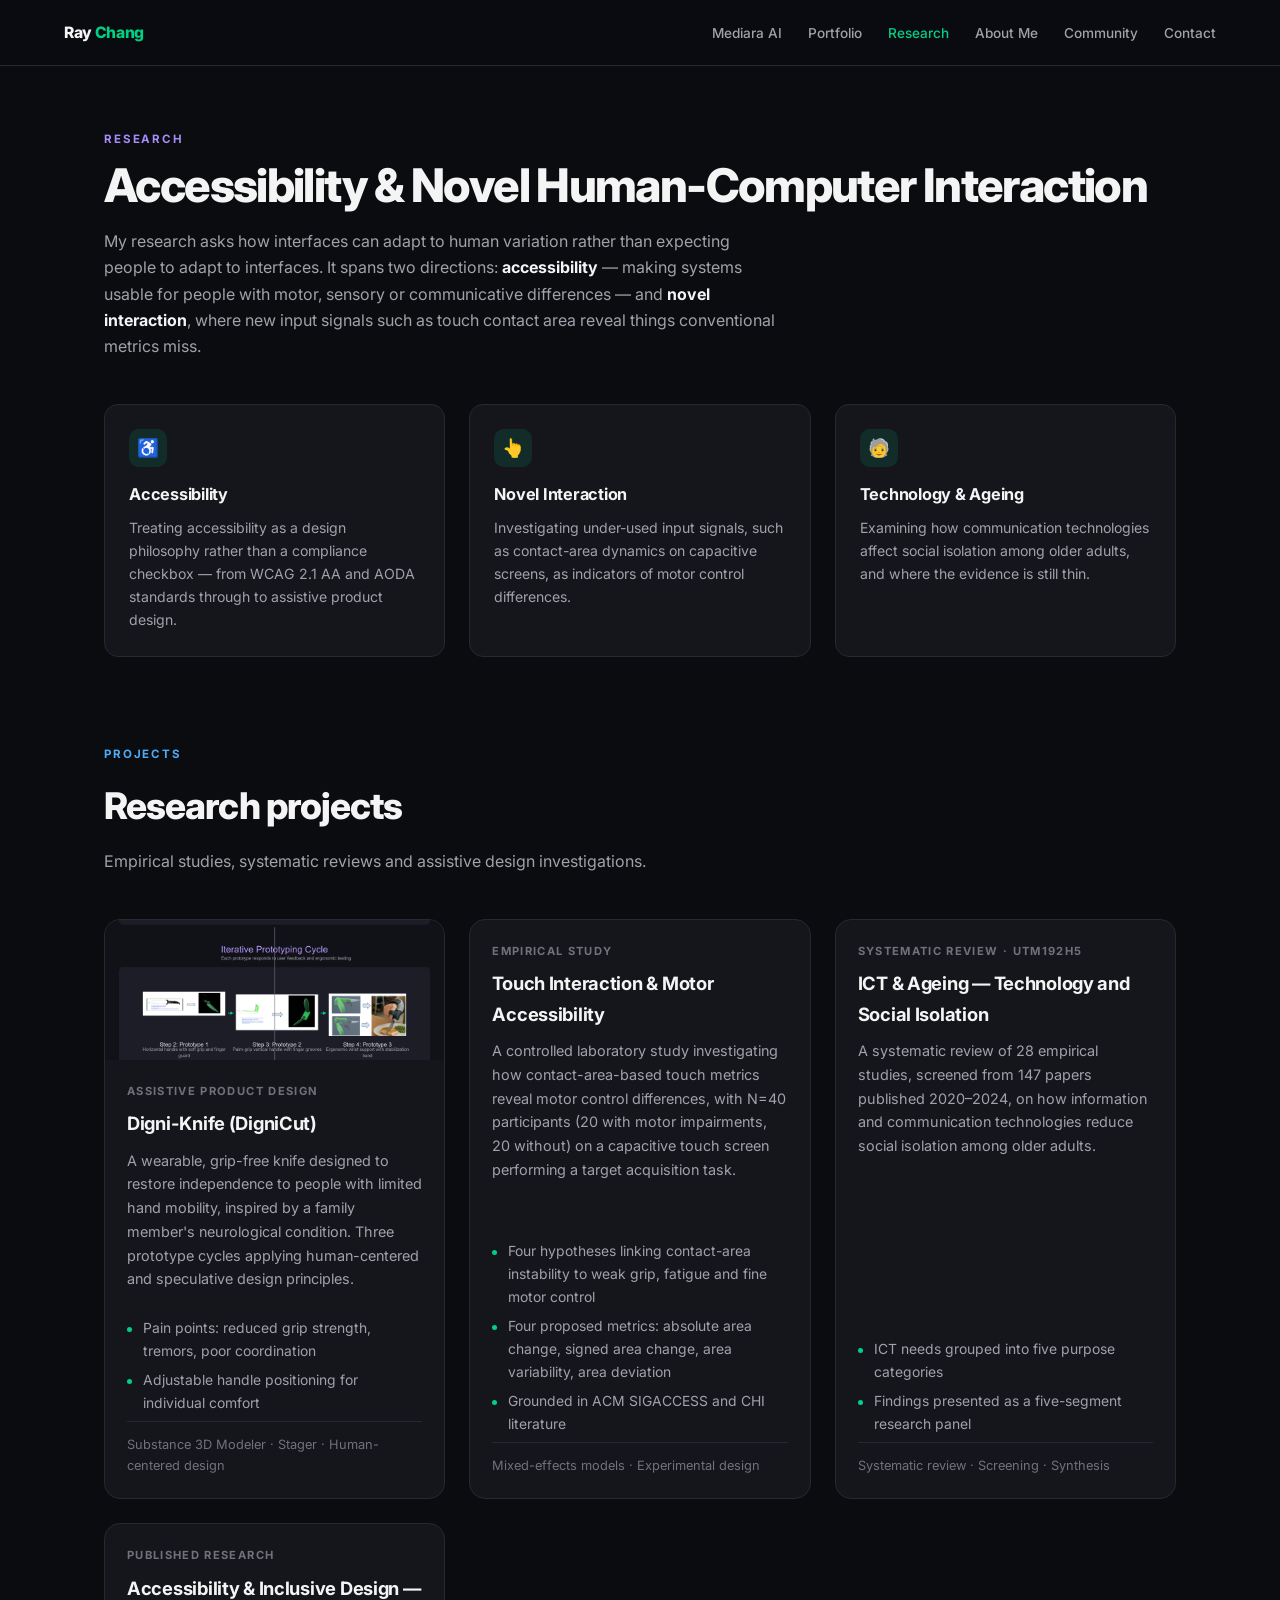
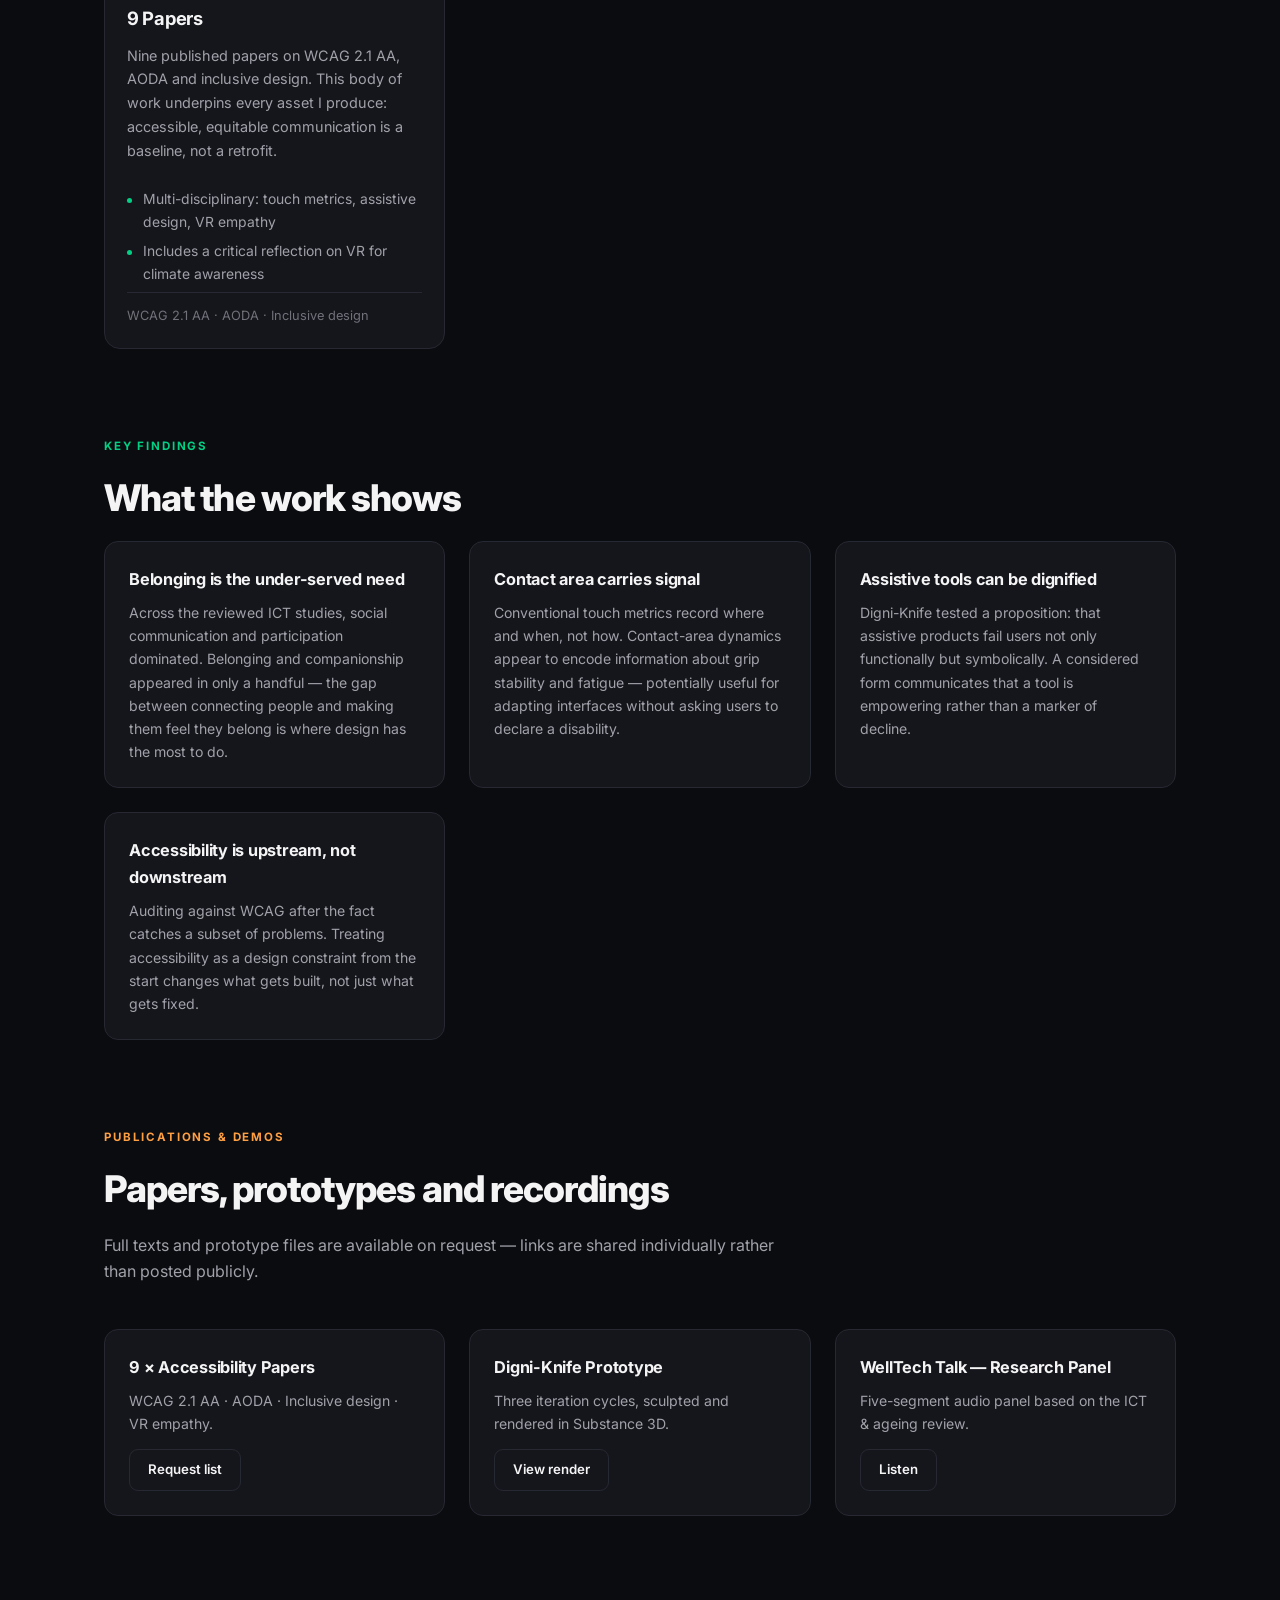
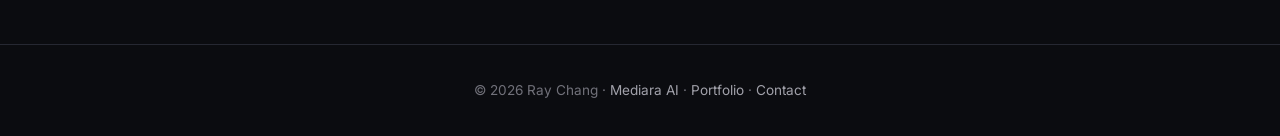
==== research.html @ 28b03341 "Deploy portfolio site" ====
<!DOCTYPE html>
<html lang="en">
<head>
  <meta charset="UTF-8">
  <meta name="viewport" content="width=device-width, initial-scale=1.0">
  <title>Research — Accessibility &amp; Novel Human-Computer Interaction | Ray Chang</title>
  <meta name="description" content="Ray Chang's research in accessibility, inclusive design and novel human-computer interaction: touch metrics, assistive product design, ICT and ageing.">
  <link rel="preconnect" href="https://fonts.googleapis.com">
  <link rel="preconnect" href="https://fonts.gstatic.com" crossorigin>
  <link href="https://fonts.googleapis.com/css2?family=Inter:wght@300;400;500;600;700;800&display=swap" rel="stylesheet">
  <link rel="stylesheet" href="styles.css">
</head>
<body>

<nav>
  <div class="nav-brand">Ray <span>Chang</span></div>
  <ul class="nav-links">
    <li><a href="index.html">Mediara AI</a></li>
    <li><a href="portfolio.html">Portfolio</a></li>
    <li><a href="research.html" class="active">Research</a></li>
    <li><a href="about.html">About Me</a></li>
    <li><a href="community.html">Community</a></li>
    <li><a href="contact.html">Contact</a></li>
  </ul>
</nav>

<main>
<!-- ============ OVERVIEW ============ -->
<section style="padding-top:64px;">
  <div class="section-label purple">Research</div>
  <h1 style="font-size:clamp(1.9rem,4.5vw,2.9rem); margin-bottom:18px;">Accessibility &amp; Novel Human-Computer Interaction</h1>
  <p class="lead">
    My research asks how interfaces can adapt to human variation rather than expecting people to adapt
    to interfaces. It spans two directions: <strong style="color:var(--text);">accessibility</strong> —
    making systems usable for people with motor, sensory or communicative differences — and
    <strong style="color:var(--text);">novel interaction</strong>, where new input signals such as touch
    contact area reveal things conventional metrics miss.
  </p>

  <div class="grid grid-3">
    <div class="tile">
      <div class="ico">♿</div>
      <h3>Accessibility</h3>
      <p>Treating accessibility as a design philosophy rather than a compliance checkbox — from WCAG 2.1 AA and AODA standards through to assistive product design.</p>
    </div>
    <div class="tile">
      <div class="ico">👆</div>
      <h3>Novel Interaction</h3>
      <p>Investigating under-used input signals, such as contact-area dynamics on capacitive screens, as indicators of motor control differences.</p>
    </div>
    <div class="tile">
      <div class="ico">🧓</div>
      <h3>Technology &amp; Ageing</h3>
      <p>Examining how communication technologies affect social isolation among older adults, and where the evidence is still thin.</p>
    </div>
  </div>
</section>

<!-- ============ PROJECTS ============ -->
<section>
  <div class="section-label blue">Projects</div>
  <h2>Research projects</h2>
  <p class="lead">Empirical studies, systematic reviews and assistive design investigations.</p>

  <div class="grid grid-2">
    <div class="card">
      <img src="DigniKnife_Design_Process.png" alt="Digni-Knife design process iterations" class="card-img short">
      <div class="card-body">
        <div class="card-label">Assistive Product Design</div>
        <h3>Digni-Knife (DigniCut)</h3>
        <p>
          A wearable, grip-free knife designed to restore independence to people with limited hand mobility,
          inspired by a family member's neurological condition. Three prototype cycles applying human-centered
          and speculative design principles.
        </p>
        <ul class="bullets">
          <li>Pain points: reduced grip strength, tremors, poor coordination</li>
          <li>Adjustable handle positioning for individual comfort</li>
        </ul>
        <div class="card-tools">Substance 3D Modeler · Stager · Human-centered design</div>
      </div>
    </div>

    <div class="card">
      <div class="card-body">
        <div class="card-label">Empirical Study</div>
        <h3>Touch Interaction &amp; Motor Accessibility</h3>
        <p>
          A controlled laboratory study investigating how contact-area-based touch metrics reveal motor control
          differences, with N=40 participants (20 with motor impairments, 20 without) on a capacitive touch
          screen performing a target acquisition task.
        </p>
        <ul class="bullets">
          <li>Four hypotheses linking contact-area instability to weak grip, fatigue and fine motor control</li>
          <li>Four proposed metrics: absolute area change, signed area change, area variability, area deviation</li>
          <li>Grounded in ACM SIGACCESS and CHI literature</li>
        </ul>
        <div class="card-tools">Mixed-effects models · Experimental design</div>
      </div>
    </div>

    <div class="card">
      <div class="card-body">
        <div class="card-label">Systematic Review · UTM192H5</div>
        <h3>ICT &amp; Ageing — Technology and Social Isolation</h3>
        <p>
          A systematic review of 28 empirical studies, screened from 147 papers published 2020–2024, on how
          information and communication technologies reduce social isolation among older adults.
        </p>
        <ul class="bullets">
          <li>ICT needs grouped into five purpose categories</li>
          <li>Findings presented as a five-segment research panel</li>
        </ul>
        <div class="card-tools">Systematic review · Screening · Synthesis</div>
      </div>
    </div>

    <div class="card">
      <div class="card-body">
        <div class="card-label">Published Research</div>
        <h3>Accessibility &amp; Inclusive Design — 9 Papers</h3>
        <p>
          Nine published papers on WCAG 2.1 AA, AODA and inclusive design. This body of work underpins
          every asset I produce: accessible, equitable communication is a baseline, not a retrofit.
        </p>
        <ul class="bullets">
          <li>Multi-disciplinary: touch metrics, assistive design, VR empathy</li>
          <li>Includes a critical reflection on VR for climate awareness</li>
        </ul>
        <div class="card-tools">WCAG 2.1 AA · AODA · Inclusive design</div>
      </div>
    </div>
  </div>
</section>

<!-- ============ KEY FINDINGS ============ -->
<section>
  <div class="section-label">Key Findings</div>
  <h2>What the work shows</h2>

  <div class="grid grid-2" style="margin-top:8px;">
    <div class="tile">
      <h3>Belonging is the under-served need</h3>
      <p>
        Across the reviewed ICT studies, social communication and participation dominated. Belonging and
        companionship appeared in only a handful — the gap between connecting people and making them feel
        they belong is where design has the most to do.
      </p>
    </div>
    <div class="tile">
      <h3>Contact area carries signal</h3>
      <p>
        Conventional touch metrics record where and when, not how. Contact-area dynamics appear to encode
        information about grip stability and fatigue — potentially useful for adapting interfaces without
        asking users to declare a disability.
      </p>
    </div>
    <div class="tile">
      <h3>Assistive tools can be dignified</h3>
      <p>
        Digni-Knife tested a proposition: that assistive products fail users not only functionally but
        symbolically. A considered form communicates that a tool is empowering rather than a marker of decline.
      </p>
    </div>
    <div class="tile">
      <h3>Accessibility is upstream, not downstream</h3>
      <p>
        Auditing against WCAG after the fact catches a subset of problems. Treating accessibility as a
        design constraint from the start changes what gets built, not just what gets fixed.
      </p>
    </div>
  </div>
</section>

<!-- ============ PUBLICATIONS / DEMOS ============ -->
<section>
  <div class="section-label orange">Publications &amp; Demos</div>
  <h2>Papers, prototypes and recordings</h2>
  <p class="lead">
    Full texts and prototype files are available on request — links are shared individually rather than
    posted publicly.
  </p>

  <div class="grid grid-3">
    <div class="tile">
      <h3>9 × Accessibility Papers</h3>
      <p style="margin-bottom:14px;">WCAG 2.1 AA · AODA · Inclusive design · VR empathy.</p>
      <a href="contact.html" class="btn btn-ghost btn-sm">Request list</a>
    </div>
    <div class="tile">
      <h3>Digni-Knife Prototype</h3>
      <p style="margin-bottom:14px;">Three iteration cycles, sculpted and rendered in Substance 3D.</p>
      <a href="portfolio.html" class="btn btn-ghost btn-sm">View render</a>
    </div>
    <div class="tile">
      <h3>WellTech Talk — Research Panel</h3>
      <p style="margin-bottom:14px;">Five-segment audio panel based on the ICT &amp; ageing review.</p>
      <a href="portfolio.html" class="btn btn-ghost btn-sm">Listen</a>
    </div>
  </div>
</section>
</main>

<footer>
  © 2026 Ray Chang · <a href="index.html">Mediara AI</a> · <a href="portfolio.html">Portfolio</a> · <a href="contact.html">Contact</a>
</footer>

</body>
</html>
---- styles.css ----
/* ============================================================
   Ray Chang — Personal Site (Mediara AI / Portfolio / Research)
   Shared stylesheet. Dark theme, no framework, no build step.
   ============================================================ */

:root {
  --bg: #0b0c10;
  --bg-card: #15161c;
  --bg-elev: #1b1d25;
  --border: #262832;
  --border-hi: #3a3d4a;
  --text: #f4f4f5;
  --muted: #a1a1aa;
  --dim: #71717a;
  --green: #00d084;
  --green-hi: #00e892;
  --blue: #4dabf7;
  --purple: #a78bfa;
  --orange: #ff9f43;
  --nav-h: 66px;
}

* { margin: 0; padding: 0; box-sizing: border-box; }

html { scroll-behavior: smooth; scroll-padding-top: calc(var(--nav-h) + 20px); }

body {
  font-family: 'Inter', -apple-system, BlinkMacSystemFont, 'Segoe UI', sans-serif;
  background: var(--bg);
  color: var(--text);
  line-height: 1.65;
  overflow-x: hidden;
  -webkit-font-smoothing: antialiased;
}

a { text-decoration: none; color: inherit; }
img { max-width: 100%; display: block; }
ul { list-style: none; }

/* ---------------- Nav ---------------- */
nav {
  position: fixed; top: 0; left: 0; right: 0; z-index: 100;
  height: var(--nav-h);
  display: flex; align-items: center; justify-content: space-between;
  padding: 0 5%;
  background: rgba(11, 12, 16, 0.88);
  backdrop-filter: blur(14px);
  border-bottom: 1px solid var(--border);
}
.nav-brand { font-weight: 800; font-size: 0.98rem; letter-spacing: -0.02em; }
.nav-brand span { color: var(--green); }
.nav-links { display: flex; gap: 26px; align-items: center; }
.nav-links a {
  font-size: 0.85rem; color: var(--muted); font-weight: 500;
  transition: color 0.2s; white-space: nowrap;
}
.nav-links a:hover { color: var(--green); }
.nav-links a.active { color: var(--green); }

/* ---------------- Layout ---------------- */
main { padding-top: var(--nav-h); }
section { padding: 88px 5%; max-width: 1200px; margin: 0 auto; }
section + section { padding-top: 0; }
.section-label {
  font-size: 0.72rem; letter-spacing: 0.16em; text-transform: uppercase;
  color: var(--green); font-weight: 700; margin-bottom: 12px;
}
.section-label.blue { color: var(--blue); }
.section-label.purple { color: var(--purple); }
.section-label.orange { color: var(--orange); }
h1 { font-size: clamp(2.2rem, 6vw, 3.6rem); font-weight: 800; letter-spacing: -0.035em; line-height: 1.05; }
h2 { font-size: clamp(1.6rem, 3.4vw, 2.3rem); font-weight: 800; letter-spacing: -0.025em; margin-bottom: 12px; }
h3 { font-size: 1.15rem; font-weight: 700; letter-spacing: -0.015em; }
.lead { color: var(--muted); max-width: 680px; margin-bottom: 44px; font-size: 1rem; }

/* ---------------- Hero ---------------- */
.hero {
  min-height: calc(100vh - var(--nav-h));
  display: flex; flex-direction: column; justify-content: center;
  padding: 60px 5%; max-width: 1200px; margin: 0 auto;
}
.hero h1 { margin-bottom: 14px; }
.hero .tagline {
  font-size: clamp(1.05rem, 2.3vw, 1.35rem); color: var(--green);
  font-weight: 600; margin-bottom: 18px; letter-spacing: -0.01em;
}
.hero .desc { color: var(--muted); max-width: 660px; margin-bottom: 28px; font-size: 1.02rem; }
.hero-cta { display: flex; gap: 14px; flex-wrap: wrap; margin-bottom: 30px; }

/* ---------------- Buttons ---------------- */
.btn {
  display: inline-flex; align-items: center; gap: 8px;
  padding: 12px 26px; border-radius: 9px;
  font-size: 0.9rem; font-weight: 600;
  border: 1px solid var(--border); transition: all 0.2s;
  cursor: pointer;
}
.btn-primary { background: var(--green); color: #06281c; border-color: var(--green); }
.btn-primary:hover { background: var(--green-hi); transform: translateY(-2px); }
.btn-ghost { color: var(--text); background: transparent; }
.btn-ghost:hover { border-color: var(--green); color: var(--green); }
.btn-sm { padding: 9px 18px; font-size: 0.83rem; }

/* ---------------- Badges ---------------- */
.badge {
  display: inline-flex; align-items: center; gap: 7px;
  padding: 5px 14px; border-radius: 999px;
  font-size: 0.72rem; font-weight: 700; letter-spacing: 0.06em; text-transform: uppercase;
}
.badge .dot { width: 6px; height: 6px; border-radius: 50%; background: currentColor; }
.badge-testing {
  background: rgba(255, 159, 67, 0.12); color: var(--orange);
  border: 1px solid rgba(255, 159, 67, 0.32);
}
.badge-live {
  background: rgba(0, 208, 132, 0.12); color: var(--green);
  border: 1px solid rgba(0, 208, 132, 0.32);
}

/* ---------------- Demo / media frame ---------------- */
.demo-frame {
  border: 1px solid var(--border); border-radius: 16px;
  background: var(--bg-card); overflow: hidden; margin: 34px 0 0;
}
.demo-frame .bar {
  display: flex; align-items: center; gap: 7px;
  padding: 11px 16px; border-bottom: 1px solid var(--border); background: var(--bg-elev);
}
.demo-frame .bar i { width: 10px; height: 10px; border-radius: 50%; background: var(--border-hi); display: block; }
.demo-frame .bar span { margin-left: 10px; font-size: 0.76rem; color: var(--dim); }
.demo-frame .stage {
  padding: 46px 24px; text-align: center; color: var(--dim); font-size: 0.9rem;
  background:
    radial-gradient(circle at 22% 18%, rgba(0,208,132,0.10), transparent 42%),
    radial-gradient(circle at 78% 76%, rgba(77,171,247,0.10), transparent 42%);
  min-height: 260px; display: flex; flex-direction: column;
  align-items: center; justify-content: center; gap: 12px;
}
.demo-frame .stage .ph-icon { font-size: 2rem; opacity: 0.5; }
.video-embed { width: 100%; aspect-ratio: 16 / 9; border: 0; display: block; }

/* ---------------- Cards / grids ---------------- */
.grid { display: grid; gap: 24px; }
.grid-2 { grid-template-columns: repeat(auto-fit, minmax(300px, 1fr)); }
.grid-3 { grid-template-columns: repeat(auto-fill, minmax(310px, 1fr)); }
.grid-4 { grid-template-columns: repeat(auto-fit, minmax(230px, 1fr)); }

.card {
  background: var(--bg-card); border: 1px solid var(--border);
  border-radius: 16px; overflow: hidden;
  display: flex; flex-direction: column;
  transition: transform 0.25s, border-color 0.25s;
}
.card:hover { transform: translateY(-4px); border-color: var(--border-hi); }
.card-img { width: 100%; height: 190px; object-fit: cover; background: var(--bg-elev); }
.card-img.short { height: 140px; }
.card-body { padding: 22px; display: flex; flex-direction: column; flex: 1; }
.card-label {
  font-size: 0.7rem; letter-spacing: 0.12em; text-transform: uppercase;
  color: var(--dim); font-weight: 700; margin-bottom: 8px;
}
.card h3 { margin-bottom: 10px; }
.card p { font-size: 0.9rem; color: var(--muted); margin-bottom: 14px; flex: 1; }
.card-tools {
  font-size: 0.8rem; color: var(--dim);
  border-top: 1px solid var(--border); padding-top: 12px; margin-top: auto;
}
ul.bullets { margin-top: 12px; }
ul.bullets li {
  font-size: 0.87rem; color: var(--muted); padding-left: 16px;
  position: relative; margin-bottom: 6px;
}
ul.bullets li::before {
  content: ''; position: absolute; left: 0; top: 10px;
  width: 5px; height: 5px; border-radius: 50%; background: var(--green);
}

/* capability tile */
.tile {
  background: var(--bg-card); border: 1px solid var(--border);
  border-radius: 14px; padding: 24px;
}
.tile .ico {
  width: 38px; height: 38px; border-radius: 10px; margin-bottom: 14px;
  display: flex; align-items: center; justify-content: center;
  font-size: 1.1rem; background: rgba(0, 208, 132, 0.12); color: var(--green);
}
.tile h3 { font-size: 1.02rem; margin-bottom: 8px; }
.tile p { font-size: 0.88rem; color: var(--muted); }

.engine-note {
  margin-top: 22px; font-size: 0.83rem; color: var(--dim);
  border-left: 2px solid var(--border); padding-left: 14px;
}
.engine-note code {
  font-family: ui-monospace, 'SFMono-Regular', Menlo, monospace;
  color: var(--green); font-size: 0.85em;
}

/* ---------------- Timeline ---------------- */
.timeline { position: relative; padding-left: 30px; }
.timeline::before {
  content: ''; position: absolute; left: 7px; top: 6px; bottom: 6px;
  width: 2px; background: var(--border);
}
.tl-item { position: relative; padding-bottom: 30px; }
.tl-item:last-child { padding-bottom: 0; }
.tl-item::before {
  content: ''; position: absolute; left: -30px; top: 6px;
  width: 16px; height: 16px; border-radius: 50%;
  background: var(--bg); border: 2px solid var(--green);
}
.tl-date {
  font-size: 0.74rem; letter-spacing: 0.08em; text-transform: uppercase;
  color: var(--green); font-weight: 700; margin-bottom: 5px;
}
.tl-item h3 { font-size: 1rem; margin-bottom: 5px; }
.tl-item p { font-size: 0.89rem; color: var(--muted); }

/* ---------------- Sub-groups (Portfolio) ---------------- */
.sub-group { margin-bottom: 58px; }
.sub-group:last-child { margin-bottom: 0; }
.sub-title {
  display: flex; align-items: center; gap: 12px;
  font-size: 0.78rem; font-weight: 700; letter-spacing: 0.14em;
  text-transform: uppercase; margin-bottom: 6px;
}
.sub-title .bar { width: 26px; height: 2px; border-radius: 2px; background: var(--orange); }
.sub-title .bar.v { background: var(--purple); }
.sub-title .bar.w { background: var(--blue); }
.sub-desc { color: var(--dim); font-size: 0.88rem; margin-bottom: 22px; }

.callout {
  background: var(--bg-elev); border: 1px solid var(--border);
  border-left: 3px solid var(--green);
  border-radius: 10px; padding: 18px 22px; margin-bottom: 44px;
  font-size: 0.92rem; color: var(--muted);
}
.callout strong { color: var(--text); }

/* ---------------- FAQ ---------------- */
.faq { display: grid; gap: 14px; }
.faq-item {
  background: var(--bg-card); border: 1px solid var(--border);
  border-radius: 12px; padding: 20px 22px;
}
.faq-item h3 { font-size: 0.98rem; margin-bottom: 8px; color: var(--text); }
.faq-item p { font-size: 0.9rem; color: var(--muted); margin: 0; }

/* ---------------- Skills / stack ---------------- */
.stack { display: flex; gap: 8px; flex-wrap: wrap; }
.tag {
  background: var(--bg-elev); border: 1px solid var(--border);
  padding: 6px 13px; border-radius: 7px; font-size: 0.79rem; color: var(--muted);
}
.skill-block { margin-bottom: 26px; }
.skill-block h3 {
  font-size: 0.76rem; text-transform: uppercase; letter-spacing: 0.12em;
  color: var(--green); margin-bottom: 12px; font-weight: 700;
}

/* ---------------- About / contact ---------------- */
.split { display: grid; grid-template-columns: 1.35fr 1fr; gap: 46px; }
.prose p { color: var(--muted); margin-bottom: 16px; }
.prose p strong { color: var(--text); font-weight: 600; }
.contact-list li { margin-bottom: 18px; }
.contact-list .k {
  font-size: 0.7rem; text-transform: uppercase; letter-spacing: 0.1em;
  color: var(--dim); font-weight: 700; display: block; margin-bottom: 4px;
}
.contact-list a { color: var(--green); font-size: 0.95rem; }
.contact-list a:hover { text-decoration: underline; }

/* ---------------- Footer ---------------- */
footer {
  border-top: 1px solid var(--border); margin-top: 40px;
  padding: 34px 5%; text-align: center; color: var(--dim); font-size: 0.85rem;
}
footer a { color: var(--muted); }
footer a:hover { color: var(--green); }

/* ---------------- Responsive ---------------- */
@media (max-width: 900px) {
  .split { grid-template-columns: 1fr; gap: 34px; }
  section { padding: 64px 5%; }
}
@media (max-width: 760px) {
  .nav-links { gap: 15px; }
  .nav-links a { font-size: 0.76rem; }
  .nav-brand { font-size: 0.9rem; }
  .hero { min-height: auto; padding: 48px 5%; }
}
@media (max-width: 560px) {
  nav { padding: 0 4%; }
  .nav-links { gap: 11px; }
  .nav-links a { font-size: 0.7rem; }
}
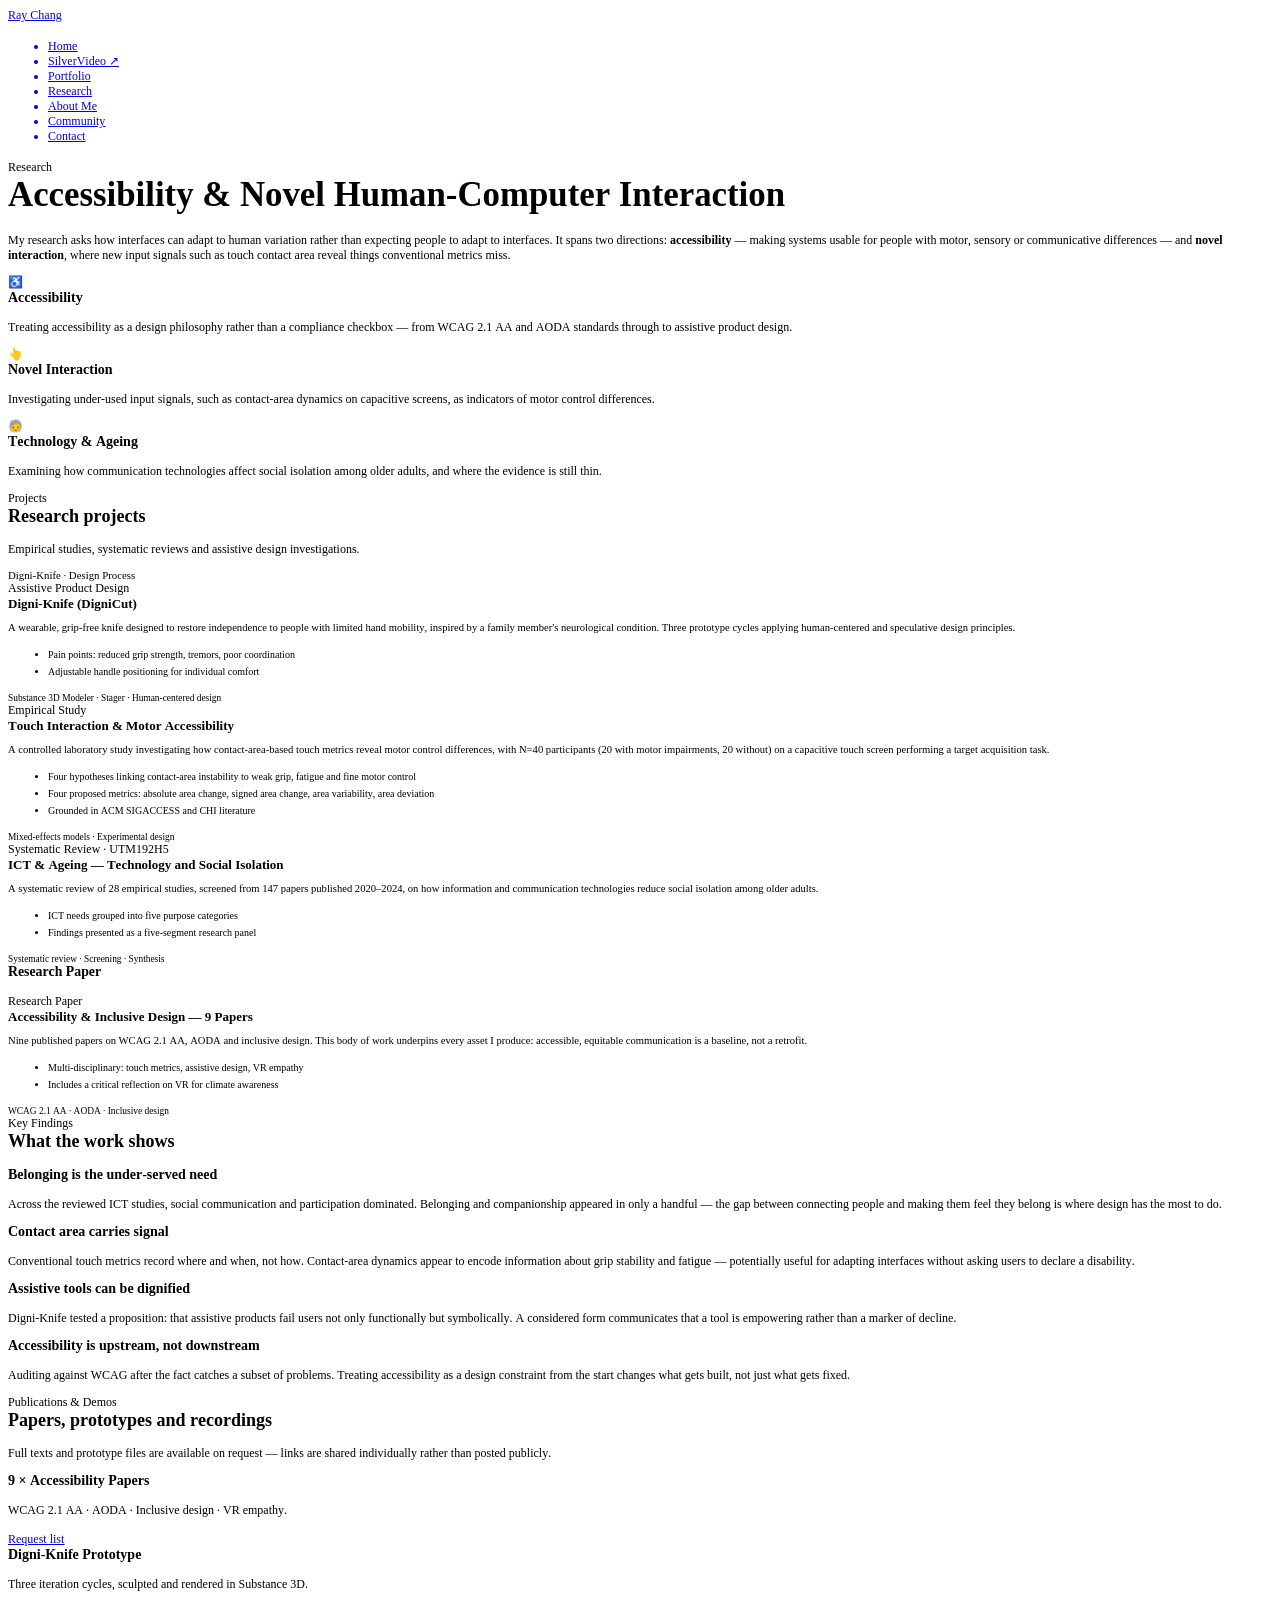
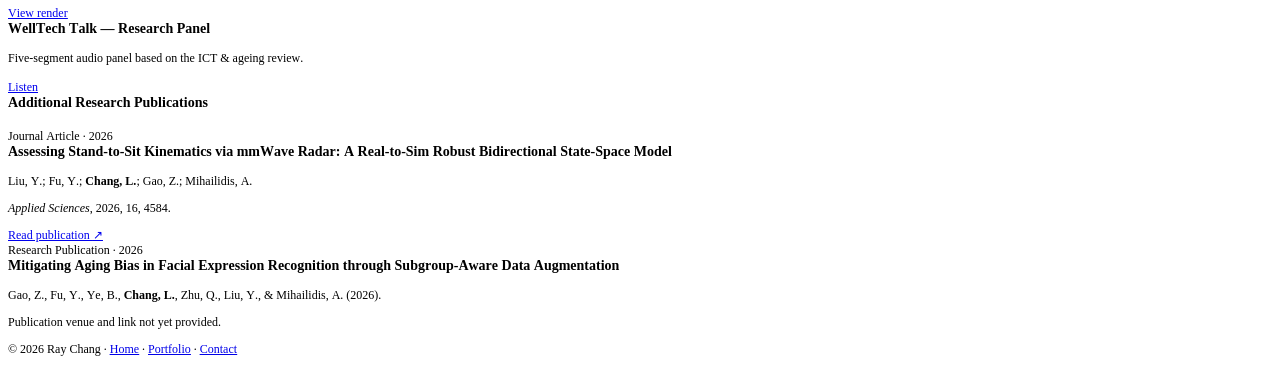
==== commit 739cae3f: "research.html" ====
--- a/research.html
+++ b/research.html
@@ -1,209 +1,125 @@
-<!DOCTYPE html>
-<html lang="en">
+<!DOCTYPE html PUBLIC "-//W3C//DTD HTML 4.01//EN" "http://www.w3.org/TR/html4/strict.dtd">
+<html>
 <head>
-  <meta charset="UTF-8">
-  <meta name="viewport" content="width=device-width, initial-scale=1.0">
-  <title>Research — Accessibility &amp; Novel Human-Computer Interaction | Ray Chang</title>
-  <meta name="description" content="Ray Chang's research in accessibility, inclusive design and novel human-computer interaction: touch metrics, assistive product design, ICT and ageing.">
-  <link rel="preconnect" href="https://fonts.googleapis.com">
-  <link rel="preconnect" href="https://fonts.gstatic.com" crossorigin>
-  <link href="https://fonts.googleapis.com/css2?family=Inter:wght@300;400;500;600;700;800&display=swap" rel="stylesheet">
-  <link rel="stylesheet" href="styles.css">
+  <meta http-equiv="Content-Type" content="text/html; charset=utf-8">
+  <meta http-equiv="Content-Style-Type" content="text/css">
+  <title></title>
+  <meta name="Description" content="Ray Chang's research in accessibility, inclusive design and novel human-computer interaction: touch metrics, assistive product design, ICT and ageing.">
+  <meta name="Generator" content="Cocoa HTML Writer">
+  <meta name="CocoaVersion" content="2775.1">
+  <style type="text/css">
+    p.p1 {margin: 0.0px 0.0px 0.0px 0.0px; text-indent: 0.0px; font: 12.0px Times; color: #0000e9; -webkit-text-stroke: #0000e9}
+    p.p2 {margin: 0.0px 0.0px 0.0px 0.0px; font: 12.0px Times; color: #0000e9; -webkit-text-stroke: #0000e9}
+    p.p3 {margin: 0.0px 0.0px 0.0px 0.0px; font: 12.0px Times; -webkit-text-stroke: #000000}
+    p.p5 {margin: 0.0px 0.0px 12.0px 0.0px; font: 12.0px Times; -webkit-text-stroke: #000000}
+    p.p6 {margin: 0.0px 0.0px 0.0px 0.0px; font: 12.0px 'Apple Color Emoji'; -webkit-text-stroke: #000000}
+    p.p9 {margin: 0.0px 0.0px 0.0px 0.0px; font: 10.8px Times; -webkit-text-stroke: #000000}
+    p.p11 {margin: 0.0px 0.0px 12.0px 0.0px; font: 10.6px Times; -webkit-text-stroke: #000000}
+    p.p13 {margin: 0.0px 0.0px 0.0px 0.0px; font: 9.4px Times; -webkit-text-stroke: #000000}
+    p.p15 {margin: 0.0px 0.0px 14.0px 0.0px; font: 12.0px Times; -webkit-text-stroke: #000000}
+    li.li2 {margin: 0.0px 0.0px 0.0px 0.0px; font: 12.0px Times; color: #0000e9; -webkit-text-stroke: #0000e9}
+    li.li12 {margin: 0.0px 0.0px 6.0px 0.0px; font: 10.0px Times; -webkit-text-stroke: #000000}
+    span.s1 {text-decoration: underline ; font-kerning: none}
+    span.s2 {-webkit-text-stroke: 0px #000000}
+    span.s3 {font: 12.0px 'Songti SC'; text-decoration: underline ; font-kerning: none}
+    span.s4 {font-kerning: none}
+    span.s5 {text-decoration: underline ; font-kerning: none; color: #0000e9; -webkit-text-stroke: 0px #0000e9}
+    ul.ul1 {list-style-type: disc}
+  </style>
 </head>
 <body>
-
-<nav>
-  <div class="nav-brand">Ray <span>Chang</span></div>
-  <ul class="nav-links">
-    <li><a href="index.html">Mediara AI</a></li>
-    <li><a href="portfolio.html">Portfolio</a></li>
-    <li><a href="research.html" class="active">Research</a></li>
-    <li><a href="about.html">About Me</a></li>
-    <li><a href="community.html">Community</a></li>
-    <li><a href="contact.html">Contact</a></li>
-  </ul>
-</nav>
-
-<main>
-<!-- ============ OVERVIEW ============ -->
-<section style="padding-top:64px;">
-  <div class="section-label purple">Research</div>
-  <h1 style="font-size:clamp(1.9rem,4.5vw,2.9rem); margin-bottom:18px;">Accessibility &amp; Novel Human-Computer Interaction</h1>
-  <p class="lead">
-    My research asks how interfaces can adapt to human variation rather than expecting people to adapt
-    to interfaces. It spans two directions: <strong style="color:var(--text);">accessibility</strong> —
-    making systems usable for people with motor, sensory or communicative differences — and
-    <strong style="color:var(--text);">novel interaction</strong>, where new input signals such as touch
-    contact area reveal things conventional metrics miss.
-  </p>
-
-  <div class="grid grid-3">
-    <div class="tile">
-      <div class="ico">♿</div>
-      <h3>Accessibility</h3>
-      <p>Treating accessibility as a design philosophy rather than a compliance checkbox — from WCAG 2.1 AA and AODA standards through to assistive product design.</p>
-    </div>
-    <div class="tile">
-      <div class="ico">👆</div>
-      <h3>Novel Interaction</h3>
-      <p>Investigating under-used input signals, such as contact-area dynamics on capacitive screens, as indicators of motor control differences.</p>
-    </div>
-    <div class="tile">
-      <div class="ico">🧓</div>
-      <h3>Technology &amp; Ageing</h3>
-      <p>Examining how communication technologies affect social isolation among older adults, and where the evidence is still thin.</p>
-    </div>
-  </div>
-</section>
-
-<!-- ============ PROJECTS ============ -->
-<section>
-  <div class="section-label blue">Projects</div>
-  <h2>Research projects</h2>
-  <p class="lead">Empirical studies, systematic reviews and assistive design investigations.</p>
-
-  <div class="grid grid-2">
-    <div class="card">
-      <img src="DigniKnife_Design_Process.png" alt="Digni-Knife design process iterations" class="card-img short">
-      <div class="card-body">
-        <div class="card-label">Assistive Product Design</div>
-        <h3>Digni-Knife (DigniCut)</h3>
-        <p>
-          A wearable, grip-free knife designed to restore independence to people with limited hand mobility,
-          inspired by a family member's neurological condition. Three prototype cycles applying human-centered
-          and speculative design principles.
-        </p>
-        <ul class="bullets">
-          <li>Pain points: reduced grip strength, tremors, poor coordination</li>
-          <li>Adjustable handle positioning for individual comfort</li>
-        </ul>
-        <div class="card-tools">Substance 3D Modeler · Stager · Human-centered design</div>
-      </div>
-    </div>
-
-    <div class="card">
-      <div class="card-body">
-        <div class="card-label">Empirical Study</div>
-        <h3>Touch Interaction &amp; Motor Accessibility</h3>
-        <p>
-          A controlled laboratory study investigating how contact-area-based touch metrics reveal motor control
-          differences, with N=40 participants (20 with motor impairments, 20 without) on a capacitive touch
-          screen performing a target acquisition task.
-        </p>
-        <ul class="bullets">
-          <li>Four hypotheses linking contact-area instability to weak grip, fatigue and fine motor control</li>
-          <li>Four proposed metrics: absolute area change, signed area change, area variability, area deviation</li>
-          <li>Grounded in ACM SIGACCESS and CHI literature</li>
-        </ul>
-        <div class="card-tools">Mixed-effects models · Experimental design</div>
-      </div>
-    </div>
-
-    <div class="card">
-      <div class="card-body">
-        <div class="card-label">Systematic Review · UTM192H5</div>
-        <h3>ICT &amp; Ageing — Technology and Social Isolation</h3>
-        <p>
-          A systematic review of 28 empirical studies, screened from 147 papers published 2020–2024, on how
-          information and communication technologies reduce social isolation among older adults.
-        </p>
-        <ul class="bullets">
-          <li>ICT needs grouped into five purpose categories</li>
-          <li>Findings presented as a five-segment research panel</li>
-        </ul>
-        <div class="card-tools">Systematic review · Screening · Synthesis</div>
-      </div>
-    </div>
-
-    <div class="card">
-      <div class="card-body">
-        <div class="card-label">Published Research</div>
-        <h3>Accessibility &amp; Inclusive Design — 9 Papers</h3>
-        <p>
-          Nine published papers on WCAG 2.1 AA, AODA and inclusive design. This body of work underpins
-          every asset I produce: accessible, equitable communication is a baseline, not a retrofit.
-        </p>
-        <ul class="bullets">
-          <li>Multi-disciplinary: touch metrics, assistive design, VR empathy</li>
-          <li>Includes a critical reflection on VR for climate awareness</li>
-        </ul>
-        <div class="card-tools">WCAG 2.1 AA · AODA · Inclusive design</div>
-      </div>
-    </div>
-  </div>
-</section>
-
-<!-- ============ KEY FINDINGS ============ -->
-<section>
-  <div class="section-label">Key Findings</div>
-  <h2>What the work shows</h2>
-
-  <div class="grid grid-2" style="margin-top:8px;">
-    <div class="tile">
-      <h3>Belonging is the under-served need</h3>
-      <p>
-        Across the reviewed ICT studies, social communication and participation dominated. Belonging and
-        companionship appeared in only a handful — the gap between connecting people and making them feel
-        they belong is where design has the most to do.
-      </p>
-    </div>
-    <div class="tile">
-      <h3>Contact area carries signal</h3>
-      <p>
-        Conventional touch metrics record where and when, not how. Contact-area dynamics appear to encode
-        information about grip stability and fatigue — potentially useful for adapting interfaces without
-        asking users to declare a disability.
-      </p>
-    </div>
-    <div class="tile">
-      <h3>Assistive tools can be dignified</h3>
-      <p>
-        Digni-Knife tested a proposition: that assistive products fail users not only functionally but
-        symbolically. A considered form communicates that a tool is empowering rather than a marker of decline.
-      </p>
-    </div>
-    <div class="tile">
-      <h3>Accessibility is upstream, not downstream</h3>
-      <p>
-        Auditing against WCAG after the fact catches a subset of problems. Treating accessibility as a
-        design constraint from the start changes what gets built, not just what gets fixed.
-      </p>
-    </div>
-  </div>
-</section>
-
-<!-- ============ PUBLICATIONS / DEMOS ============ -->
-<section>
-  <div class="section-label orange">Publications &amp; Demos</div>
-  <h2>Papers, prototypes and recordings</h2>
-  <p class="lead">
-    Full texts and prototype files are available on request — links are shared individually rather than
-    posted publicly.
-  </p>
-
-  <div class="grid grid-3">
-    <div class="tile">
-      <h3>9 × Accessibility Papers</h3>
-      <p style="margin-bottom:14px;">WCAG 2.1 AA · AODA · Inclusive design · VR empathy.</p>
-      <a href="contact.html" class="btn btn-ghost btn-sm">Request list</a>
-    </div>
-    <div class="tile">
-      <h3>Digni-Knife Prototype</h3>
-      <p style="margin-bottom:14px;">Three iteration cycles, sculpted and rendered in Substance 3D.</p>
-      <a href="portfolio.html" class="btn btn-ghost btn-sm">View render</a>
-    </div>
-    <div class="tile">
-      <h3>WellTech Talk — Research Panel</h3>
-      <p style="margin-bottom:14px;">Five-segment audio panel based on the ICT &amp; ageing review.</p>
-      <a href="portfolio.html" class="btn btn-ghost btn-sm">Listen</a>
-    </div>
-  </div>
-</section>
-</main>
-
-<footer>
-  © 2026 Ray Chang · <a href="index.html">Mediara AI</a> · <a href="portfolio.html">Portfolio</a> · <a href="contact.html">Contact</a>
-</footer>
-
+<p class="p1"><span class="s1"><a href="file:///Users/lechang/Desktop/index.html">Ray Chang</a></span></p>
+<ul class="ul1">
+  <li class="li2"><span class="s2"><a href="file:///Users/lechang/Desktop/index.html"><span class="s1">Home</span></a></span></li>
+  <li class="li2"><span class="s2"><a href="https://d1be2262.slivervideo-new.pages.dev/"><span class="s1">SilverVideo </span><span class="s3">↗</span></a></span></li>
+  <li class="li2"><span class="s2"><a href="file:///Users/lechang/Desktop/portfolio.html"><span class="s1">Portfolio</span></a></span></li>
+  <li class="li2"><span class="s2"><a href="file:///Users/lechang/Desktop/research.html"><span class="s1">Research</span></a></span></li>
+  <li class="li2"><span class="s2"><a href="file:///Users/lechang/Desktop/about.html"><span class="s1">About Me</span></a></span></li>
+  <li class="li2"><span class="s2"><a href="file:///Users/lechang/Desktop/community.html"><span class="s1">Community</span></a></span></li>
+  <li class="li2"><span class="s2"><a href="file:///Users/lechang/Desktop/contact.html"><span class="s1">Contact</span></a></span></li>
+</ul>
+<p class="p3"><span class="s4">Research</span></p>
+<h1 style="margin: 0.0px 0.0px 18.0px 0.0px; font: 34.8px Times; -webkit-text-stroke: #000000"><span class="s4"><b>Accessibility &amp; Novel Human-Computer Interaction</b></span></h1>
+<p class="p5"><span class="s4">My research asks how interfaces can adapt to human variation rather than expecting people to adapt to interfaces. It spans two directions: <b>accessibility</b> — making systems usable for people with motor, sensory or communicative differences — and <b>novel interaction</b>, where new input signals such as touch contact area reveal things conventional metrics miss.</span></p>
+<p class="p6"><span class="s4">♿</span></p>
+<h3 style="margin: 0.0px 0.0px 14.0px 0.0px; font: 14.0px Times; -webkit-text-stroke: #000000"><span class="s4"><b>Accessibility</b></span></h3>
+<p class="p5"><span class="s4">Treating accessibility as a design philosophy rather than a compliance checkbox — from WCAG 2.1 AA and AODA standards through to assistive product design.</span></p>
+<p class="p6"><span class="s4">👆</span></p>
+<h3 style="margin: 0.0px 0.0px 14.0px 0.0px; font: 14.0px Times; -webkit-text-stroke: #000000"><span class="s4"><b>Novel Interaction</b></span></h3>
+<p class="p5"><span class="s4">Investigating under-used input signals, such as contact-area dynamics on capacitive screens, as indicators of motor control differences.</span></p>
+<p class="p6"><span class="s4">🧓</span></p>
+<h3 style="margin: 0.0px 0.0px 14.0px 0.0px; font: 14.0px Times; -webkit-text-stroke: #000000"><span class="s4"><b>Technology &amp; Ageing</b></span></h3>
+<p class="p5"><span class="s4">Examining how communication technologies affect social isolation among older adults, and where the evidence is still thin.</span></p>
+<p class="p3"><span class="s4">Projects</span></p>
+<h2 style="margin: 0.0px 0.0px 14.9px 0.0px; font: 18.0px Times; -webkit-text-stroke: #000000"><span class="s4"><b>Research projects</b></span></h2>
+<p class="p5"><span class="s4">Empirical studies, systematic reviews and assistive design investigations.</span></p>
+<p class="p9"><span class="s4">Digni-Knife · Design Process</span></p>
+<p class="p3"><span class="s4">Assistive Product Design</span></p>
+<h3 style="margin: 0.0px 0.0px 10.0px 0.0px; font: 13.0px Times; -webkit-text-stroke: #000000"><span class="s4"><b>Digni-Knife (DigniCut)</b></span></h3>
+<p class="p11"><span class="s4">A wearable, grip-free knife designed to restore independence to people with limited hand mobility, inspired by a family member's neurological condition. Three prototype cycles applying human-centered and speculative design principles.</span></p>
+<ul class="ul1">
+  <li class="li12"><span class="s2"></span><span class="s4">Pain points: reduced grip strength, tremors, poor coordination</span></li>
+  <li class="li12"><span class="s2"></span><span class="s4">Adjustable handle positioning for individual comfort</span></li>
+</ul>
+<p class="p13"><span class="s4">Substance 3D Modeler · Stager · Human-centered design</span></p>
+<p class="p3"><span class="s4">Empirical Study</span></p>
+<h3 style="margin: 0.0px 0.0px 10.0px 0.0px; font: 13.0px Times; -webkit-text-stroke: #000000"><span class="s4"><b>Touch Interaction &amp; Motor Accessibility</b></span></h3>
+<p class="p11"><span class="s4">A controlled laboratory study investigating how contact-area-based touch metrics reveal motor control differences, with N=40 participants (20 with motor impairments, 20 without) on a capacitive touch screen performing a target acquisition task.</span></p>
+<ul class="ul1">
+  <li class="li12"><span class="s2"></span><span class="s4">Four hypotheses linking contact-area instability to weak grip, fatigue and fine motor control</span></li>
+  <li class="li12"><span class="s2"></span><span class="s4">Four proposed metrics: absolute area change, signed area change, area variability, area deviation</span></li>
+  <li class="li12"><span class="s2"></span><span class="s4">Grounded in ACM SIGACCESS and CHI literature</span></li>
+</ul>
+<p class="p13"><span class="s4">Mixed-effects models · Experimental design</span></p>
+<p class="p3"><span class="s4">Systematic Review · UTM192H5</span></p>
+<h3 style="margin: 0.0px 0.0px 10.0px 0.0px; font: 13.0px Times; -webkit-text-stroke: #000000"><span class="s4"><b>ICT &amp; Ageing — Technology and Social Isolation</b></span></h3>
+<p class="p11"><span class="s4">A systematic review of 28 empirical studies, screened from 147 papers published 2020–2024, on how information and communication technologies reduce social isolation among older adults.</span></p>
+<ul class="ul1">
+  <li class="li12"><span class="s2"></span><span class="s4">ICT needs grouped into five purpose categories</span></li>
+  <li class="li12"><span class="s2"></span><span class="s4">Findings presented as a five-segment research panel</span></li>
+</ul>
+<p class="p13"><span class="s4">Systematic review · Screening · Synthesis</span></p>
+<h3 style="margin: 0.0px 0.0px 14.0px 0.0px; font: 13.8px Times; -webkit-text-stroke: #000000"><span class="s4"><b>Research Paper</b></span></h3>
+<p class="p3"><span class="s4">Research Paper</span></p>
+<h3 style="margin: 0.0px 0.0px 10.0px 0.0px; font: 13.0px Times; -webkit-text-stroke: #000000"><span class="s4"><b>Accessibility &amp; Inclusive Design — 9 Papers</b></span></h3>
+<p class="p11"><span class="s4">Nine published papers on WCAG 2.1 AA, AODA and inclusive design. This body of work underpins every asset I produce: accessible, equitable communication is a baseline, not a retrofit.</span></p>
+<ul class="ul1">
+  <li class="li12"><span class="s2"></span><span class="s4">Multi-disciplinary: touch metrics, assistive design, VR empathy</span></li>
+  <li class="li12"><span class="s2"></span><span class="s4">Includes a critical reflection on VR for climate awareness</span></li>
+</ul>
+<p class="p13"><span class="s4">WCAG 2.1 AA · AODA · Inclusive design</span></p>
+<p class="p3"><span class="s4">Key Findings</span></p>
+<h2 style="margin: 0.0px 0.0px 14.9px 0.0px; font: 18.0px Times; -webkit-text-stroke: #000000"><span class="s4"><b>What the work shows</b></span></h2>
+<h3 style="margin: 0.0px 0.0px 14.0px 0.0px; font: 14.0px Times; -webkit-text-stroke: #000000"><span class="s4"><b>Belonging is the under-served need</b></span></h3>
+<p class="p5"><span class="s4">Across the reviewed ICT studies, social communication and participation dominated. Belonging and companionship appeared in only a handful — the gap between connecting people and making them feel they belong is where design has the most to do.</span></p>
+<h3 style="margin: 0.0px 0.0px 14.0px 0.0px; font: 14.0px Times; -webkit-text-stroke: #000000"><span class="s4"><b>Contact area carries signal</b></span></h3>
+<p class="p5"><span class="s4">Conventional touch metrics record where and when, not how. Contact-area dynamics appear to encode information about grip stability and fatigue — potentially useful for adapting interfaces without asking users to declare a disability.</span></p>
+<h3 style="margin: 0.0px 0.0px 14.0px 0.0px; font: 14.0px Times; -webkit-text-stroke: #000000"><span class="s4"><b>Assistive tools can be dignified</b></span></h3>
+<p class="p5"><span class="s4">Digni-Knife tested a proposition: that assistive products fail users not only functionally but symbolically. A considered form communicates that a tool is empowering rather than a marker of decline.</span></p>
+<h3 style="margin: 0.0px 0.0px 14.0px 0.0px; font: 14.0px Times; -webkit-text-stroke: #000000"><span class="s4"><b>Accessibility is upstream, not downstream</b></span></h3>
+<p class="p5"><span class="s4">Auditing against WCAG after the fact catches a subset of problems. Treating accessibility as a design constraint from the start changes what gets built, not just what gets fixed.</span></p>
+<p class="p3"><span class="s4">Publications &amp; Demos</span></p>
+<h2 style="margin: 0.0px 0.0px 14.9px 0.0px; font: 18.0px Times; -webkit-text-stroke: #000000"><span class="s4"><b>Papers, prototypes and recordings</b></span></h2>
+<p class="p5"><span class="s4">Full texts and prototype files are available on request — links are shared individually rather than posted publicly.</span></p>
+<h3 style="margin: 0.0px 0.0px 14.0px 0.0px; font: 14.0px Times; -webkit-text-stroke: #000000"><span class="s4"><b>9 × Accessibility Papers</b></span></h3>
+<p class="p15"><span class="s4">WCAG 2.1 AA · AODA · Inclusive design · VR empathy.</span></p>
+<p class="p2"><span class="s1"><a href="file:///Users/lechang/Desktop/contact.html">Request list</a></span></p>
+<h3 style="margin: 0.0px 0.0px 14.0px 0.0px; font: 14.0px Times; -webkit-text-stroke: #000000"><span class="s4"><b>Digni-Knife Prototype</b></span></h3>
+<p class="p15"><span class="s4">Three iteration cycles, sculpted and rendered in Substance 3D.</span></p>
+<p class="p2"><span class="s1"><a href="file:///Users/lechang/Desktop/portfolio.html">View render</a></span></p>
+<h3 style="margin: 0.0px 0.0px 14.0px 0.0px; font: 14.0px Times; -webkit-text-stroke: #000000"><span class="s4"><b>WellTech Talk — Research Panel</b></span></h3>
+<p class="p15"><span class="s4">Five-segment audio panel based on the ICT &amp; ageing review.</span></p>
+<p class="p2"><span class="s1"><a href="file:///Users/lechang/Desktop/portfolio.html">Listen</a></span></p>
+<h3 style="margin: 0.0px 0.0px 18.0px 0.0px; font: 14.0px Times; -webkit-text-stroke: #000000"><span class="s4"><b>Additional Research Publications</b></span></h3>
+<p class="p3"><span class="s4">Journal Article · 2026</span></p>
+<h3 style="margin: 0.0px 0.0px 14.0px 0.0px; font: 14.0px Times; -webkit-text-stroke: #000000"><span class="s4"><b>Assessing Stand-to-Sit Kinematics via mmWave Radar: A Real-to-Sim Robust Bidirectional State-Space Model</b></span></h3>
+<p class="p5"><span class="s4">Liu, Y.; Fu, Y.; <b>Chang, L.</b>; Gao, Z.; Mihailidis, A.</span></p>
+<p class="p5"><span class="s4"><i>Applied Sciences</i>, 2026, 16, 4584.</span></p>
+<p class="p2"><span class="s1"><a href="https://doi.org/10.3390/app16104584">Read publication <span class="s3">↗</span></a></span></p>
+<p class="p3"><span class="s4">Research Publication · 2026</span></p>
+<h3 style="margin: 0.0px 0.0px 14.0px 0.0px; font: 14.0px Times; -webkit-text-stroke: #000000"><span class="s4"><b>Mitigating Aging Bias in Facial Expression Recognition through Subgroup-Aware Data Augmentation</b></span></h3>
+<p class="p5"><span class="s4">Gao, Z., Fu, Y., Ye, B., <b>Chang, L.</b>, Zhu, Q., Liu, Y., &amp; Mihailidis, A. (2026).</span></p>
+<p class="p5"><span class="s4">Publication venue and link not yet provided.</span></p>
+<p class="p3"><span class="s4">© 2026 Ray Chang · <a href="file:///Users/lechang/Desktop/index.html"><span class="s5">Home</span></a> · <a href="file:///Users/lechang/Desktop/portfolio.html"><span class="s5">Portfolio</span></a> · <a href="file:///Users/lechang/Desktop/contact.html"><span class="s5">Contact</span></a></span></p>
 </body>
 </html>
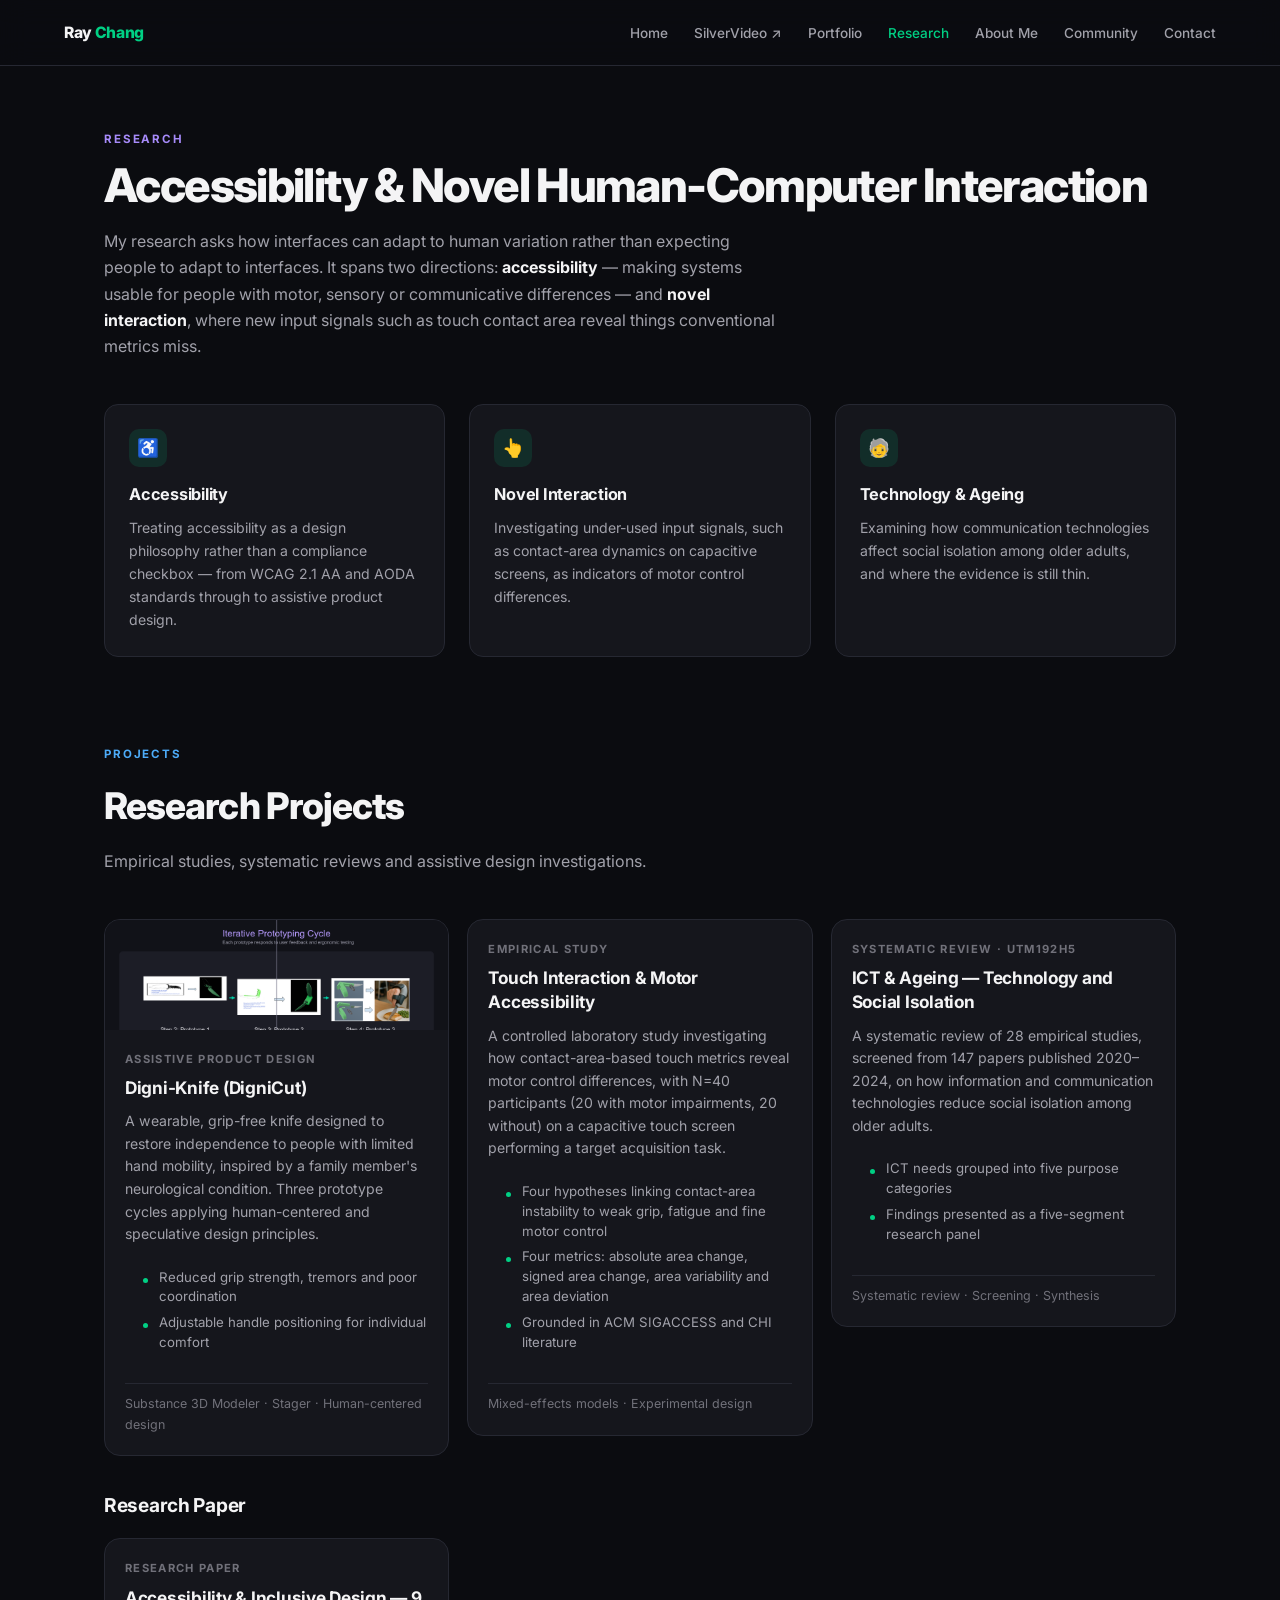
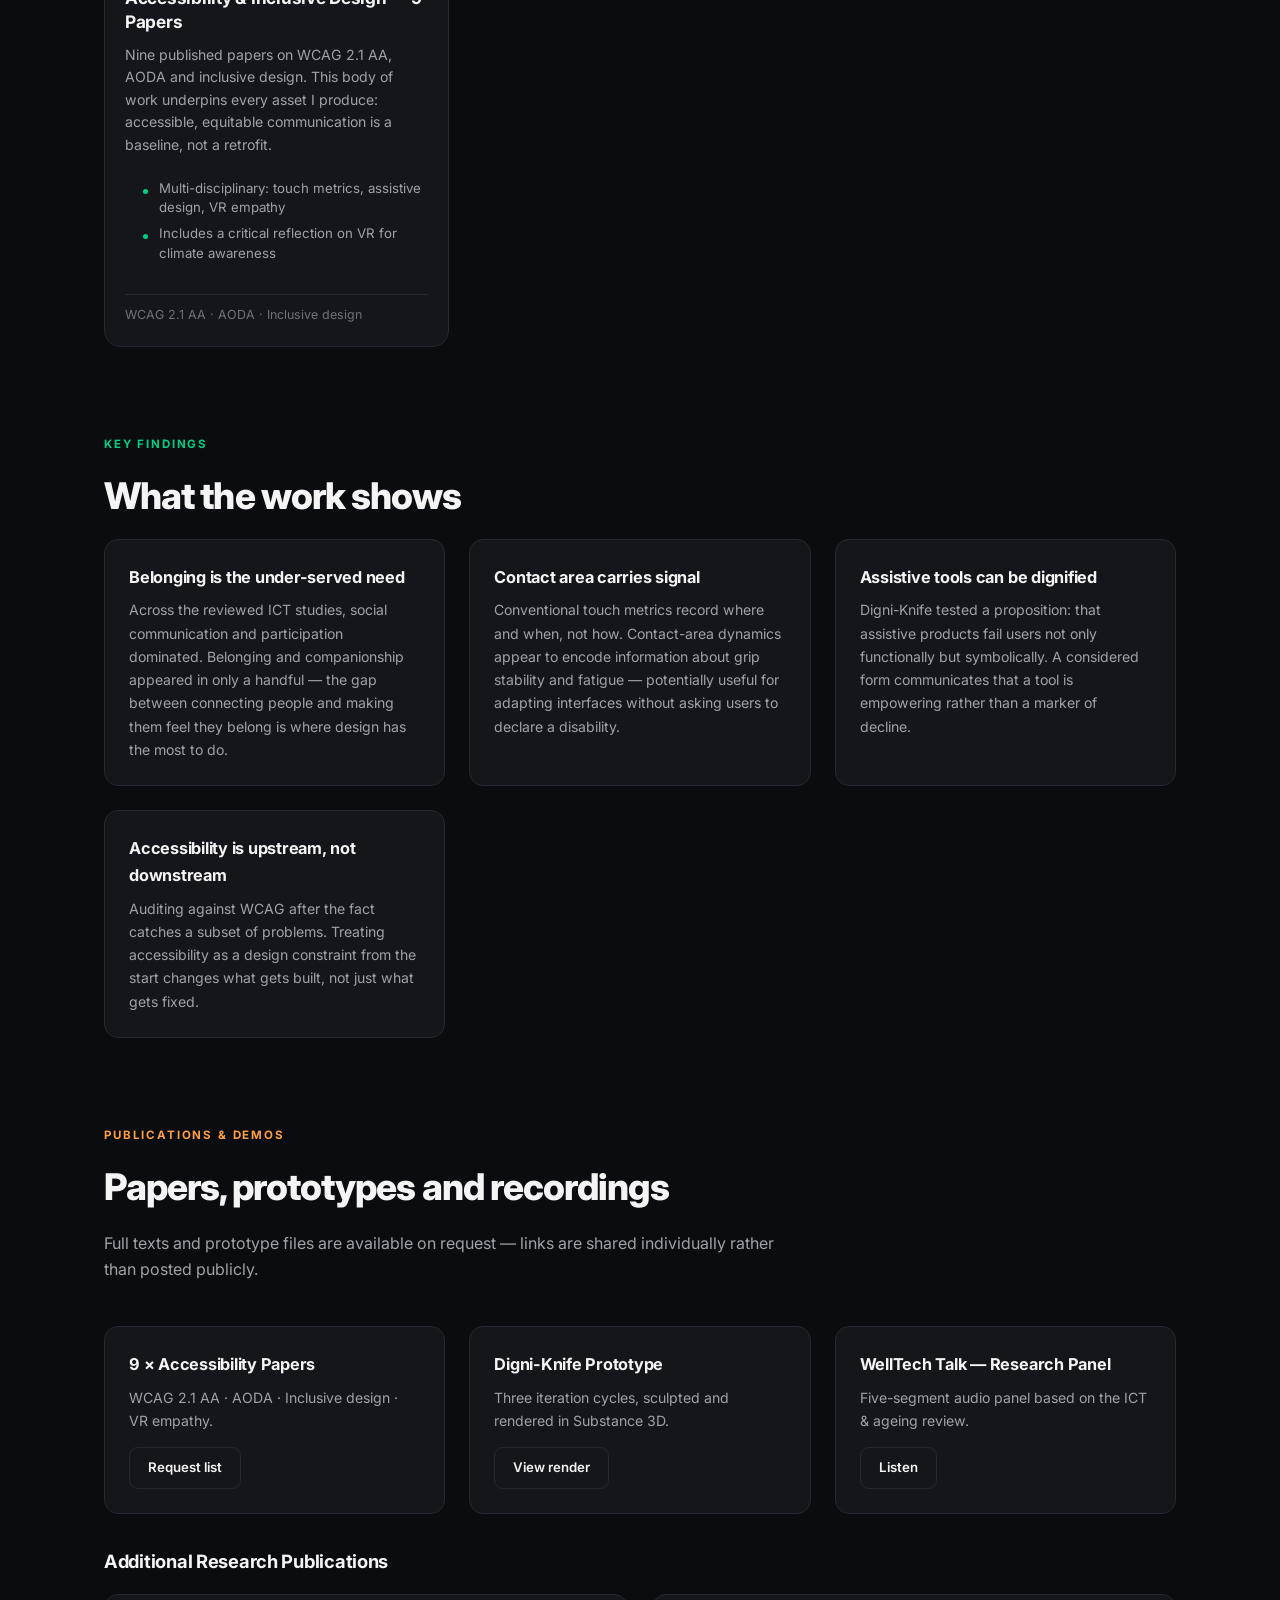
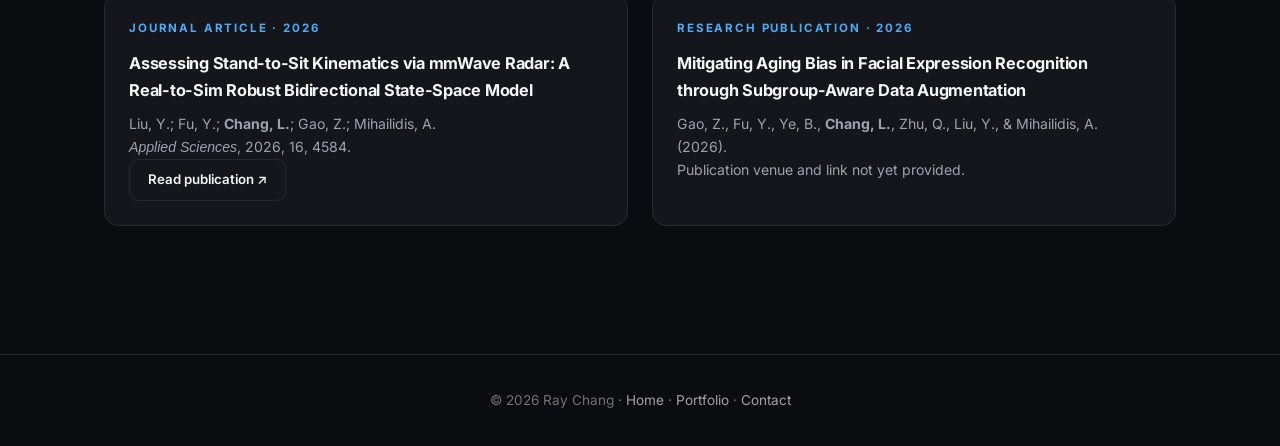
==== commit d402a3ef: "research.html This is updated on 2026-11-13" ====
--- a/research.html
+++ b/research.html
@@ -1,125 +1,475 @@
-<!DOCTYPE html PUBLIC "-//W3C//DTD HTML 4.01//EN" "http://www.w3.org/TR/html4/strict.dtd">
-<html>
+
+<!DOCTYPE html>
+<html lang="en">
 <head>
-  <meta http-equiv="Content-Type" content="text/html; charset=utf-8">
-  <meta http-equiv="Content-Style-Type" content="text/css">
-  <title></title>
-  <meta name="Description" content="Ray Chang's research in accessibility, inclusive design and novel human-computer interaction: touch metrics, assistive product design, ICT and ageing.">
-  <meta name="Generator" content="Cocoa HTML Writer">
-  <meta name="CocoaVersion" content="2775.1">
-  <style type="text/css">
-    p.p1 {margin: 0.0px 0.0px 0.0px 0.0px; text-indent: 0.0px; font: 12.0px Times; color: #0000e9; -webkit-text-stroke: #0000e9}
-    p.p2 {margin: 0.0px 0.0px 0.0px 0.0px; font: 12.0px Times; color: #0000e9; -webkit-text-stroke: #0000e9}
-    p.p3 {margin: 0.0px 0.0px 0.0px 0.0px; font: 12.0px Times; -webkit-text-stroke: #000000}
-    p.p5 {margin: 0.0px 0.0px 12.0px 0.0px; font: 12.0px Times; -webkit-text-stroke: #000000}
-    p.p6 {margin: 0.0px 0.0px 0.0px 0.0px; font: 12.0px 'Apple Color Emoji'; -webkit-text-stroke: #000000}
-    p.p9 {margin: 0.0px 0.0px 0.0px 0.0px; font: 10.8px Times; -webkit-text-stroke: #000000}
-    p.p11 {margin: 0.0px 0.0px 12.0px 0.0px; font: 10.6px Times; -webkit-text-stroke: #000000}
-    p.p13 {margin: 0.0px 0.0px 0.0px 0.0px; font: 9.4px Times; -webkit-text-stroke: #000000}
-    p.p15 {margin: 0.0px 0.0px 14.0px 0.0px; font: 12.0px Times; -webkit-text-stroke: #000000}
-    li.li2 {margin: 0.0px 0.0px 0.0px 0.0px; font: 12.0px Times; color: #0000e9; -webkit-text-stroke: #0000e9}
-    li.li12 {margin: 0.0px 0.0px 6.0px 0.0px; font: 10.0px Times; -webkit-text-stroke: #000000}
-    span.s1 {text-decoration: underline ; font-kerning: none}
-    span.s2 {-webkit-text-stroke: 0px #000000}
-    span.s3 {font: 12.0px 'Songti SC'; text-decoration: underline ; font-kerning: none}
-    span.s4 {font-kerning: none}
-    span.s5 {text-decoration: underline ; font-kerning: none; color: #0000e9; -webkit-text-stroke: 0px #0000e9}
-    ul.ul1 {list-style-type: disc}
+  <meta charset="UTF-8">
+  <meta name="viewport" content="width=device-width, initial-scale=1.0">
+  <title>Research — Accessibility & Novel Human-Computer Interaction | Ray Chang</title>
+  <meta name="description" content="Ray Chang's research in accessibility, inclusive design and novel human-computer interaction.">
+
+  <link rel="preconnect" href="https://fonts.googleapis.com">
+  <link rel="preconnect" href="https://fonts.gstatic.com" crossorigin>
+  <link href="https://fonts.googleapis.com/css2?family=Inter:wght@300;400;500;600;700;800&display=swap" rel="stylesheet">
+
+  <!-- Original website stylesheet -->
+  <link rel="stylesheet" href="./styles.css">
+
+  <style>
+    /* Research page refinements */
+    .research-project-grid {
+      display: grid;
+      grid-template-columns: repeat(3, minmax(0, 1fr));
+      gap: 18px;
+      margin-top: 24px;
+      align-items: start;
+    }
+
+    .research-project-grid .card,
+    .research-paper-grid .card {
+      min-height: 0;
+      height: auto;
+      overflow: hidden;
+    }
+
+    .research-project-grid .card-body,
+    .research-paper-grid .card-body {
+      padding: 20px;
+    }
+
+    .research-project-grid h3,
+    .research-paper-grid h3 {
+      font-size: 1.08rem;
+      line-height: 1.4;
+      margin-bottom: 10px;
+    }
+
+    .research-project-grid p,
+    .research-paper-grid p {
+      font-size: 0.88rem;
+      line-height: 1.6;
+      margin-bottom: 12px;
+    }
+
+    .research-project-grid .bullets,
+    .research-paper-grid .bullets {
+      margin: 10px 0 12px;
+      padding-left: 18px;
+    }
+
+    .research-project-grid .bullets li,
+    .research-paper-grid .bullets li {
+      font-size: 0.83rem;
+      line-height: 1.5;
+      margin-bottom: 6px;
+    }
+
+    .research-project-grid .card-tools,
+    .research-paper-grid .card-tools {
+      font-size: 0.78rem;
+      margin-top: 12px;
+      padding-top: 10px;
+    }
+
+    .research-project-grid .card-img {
+      height: 110px;
+      min-height: 0;
+      object-fit: cover;
+    }
+
+    .research-paper-section {
+      margin-top: 34px;
+    }
+
+    .research-row-title {
+      font-size: 1.2rem;
+      margin-bottom: 16px;
+    }
+
+    .research-paper-grid {
+      display: grid;
+      grid-template-columns: repeat(3, minmax(0, 1fr));
+      gap: 18px;
+      align-items: start;
+    }
+
+    @media (max-width: 850px) {
+      .research-project-grid,
+      .research-paper-grid {
+        grid-template-columns: repeat(2, minmax(0, 1fr));
+      }
+    }
+
+    @media (max-width: 600px) {
+      .research-project-grid,
+      .research-paper-grid {
+        grid-template-columns: 1fr;
+      }
+    }
   </style>
 </head>
+
 <body>
-<p class="p1"><span class="s1"><a href="file:///Users/lechang/Desktop/index.html">Ray Chang</a></span></p>
-<ul class="ul1">
-  <li class="li2"><span class="s2"><a href="file:///Users/lechang/Desktop/index.html"><span class="s1">Home</span></a></span></li>
-  <li class="li2"><span class="s2"><a href="https://d1be2262.slivervideo-new.pages.dev/"><span class="s1">SilverVideo </span><span class="s3">↗</span></a></span></li>
-  <li class="li2"><span class="s2"><a href="file:///Users/lechang/Desktop/portfolio.html"><span class="s1">Portfolio</span></a></span></li>
-  <li class="li2"><span class="s2"><a href="file:///Users/lechang/Desktop/research.html"><span class="s1">Research</span></a></span></li>
-  <li class="li2"><span class="s2"><a href="file:///Users/lechang/Desktop/about.html"><span class="s1">About Me</span></a></span></li>
-  <li class="li2"><span class="s2"><a href="file:///Users/lechang/Desktop/community.html"><span class="s1">Community</span></a></span></li>
-  <li class="li2"><span class="s2"><a href="file:///Users/lechang/Desktop/contact.html"><span class="s1">Contact</span></a></span></li>
-</ul>
-<p class="p3"><span class="s4">Research</span></p>
-<h1 style="margin: 0.0px 0.0px 18.0px 0.0px; font: 34.8px Times; -webkit-text-stroke: #000000"><span class="s4"><b>Accessibility &amp; Novel Human-Computer Interaction</b></span></h1>
-<p class="p5"><span class="s4">My research asks how interfaces can adapt to human variation rather than expecting people to adapt to interfaces. It spans two directions: <b>accessibility</b> — making systems usable for people with motor, sensory or communicative differences — and <b>novel interaction</b>, where new input signals such as touch contact area reveal things conventional metrics miss.</span></p>
-<p class="p6"><span class="s4">♿</span></p>
-<h3 style="margin: 0.0px 0.0px 14.0px 0.0px; font: 14.0px Times; -webkit-text-stroke: #000000"><span class="s4"><b>Accessibility</b></span></h3>
-<p class="p5"><span class="s4">Treating accessibility as a design philosophy rather than a compliance checkbox — from WCAG 2.1 AA and AODA standards through to assistive product design.</span></p>
-<p class="p6"><span class="s4">👆</span></p>
-<h3 style="margin: 0.0px 0.0px 14.0px 0.0px; font: 14.0px Times; -webkit-text-stroke: #000000"><span class="s4"><b>Novel Interaction</b></span></h3>
-<p class="p5"><span class="s4">Investigating under-used input signals, such as contact-area dynamics on capacitive screens, as indicators of motor control differences.</span></p>
-<p class="p6"><span class="s4">🧓</span></p>
-<h3 style="margin: 0.0px 0.0px 14.0px 0.0px; font: 14.0px Times; -webkit-text-stroke: #000000"><span class="s4"><b>Technology &amp; Ageing</b></span></h3>
-<p class="p5"><span class="s4">Examining how communication technologies affect social isolation among older adults, and where the evidence is still thin.</span></p>
-<p class="p3"><span class="s4">Projects</span></p>
-<h2 style="margin: 0.0px 0.0px 14.9px 0.0px; font: 18.0px Times; -webkit-text-stroke: #000000"><span class="s4"><b>Research projects</b></span></h2>
-<p class="p5"><span class="s4">Empirical studies, systematic reviews and assistive design investigations.</span></p>
-<p class="p9"><span class="s4">Digni-Knife · Design Process</span></p>
-<p class="p3"><span class="s4">Assistive Product Design</span></p>
-<h3 style="margin: 0.0px 0.0px 10.0px 0.0px; font: 13.0px Times; -webkit-text-stroke: #000000"><span class="s4"><b>Digni-Knife (DigniCut)</b></span></h3>
-<p class="p11"><span class="s4">A wearable, grip-free knife designed to restore independence to people with limited hand mobility, inspired by a family member's neurological condition. Three prototype cycles applying human-centered and speculative design principles.</span></p>
-<ul class="ul1">
-  <li class="li12"><span class="s2"></span><span class="s4">Pain points: reduced grip strength, tremors, poor coordination</span></li>
-  <li class="li12"><span class="s2"></span><span class="s4">Adjustable handle positioning for individual comfort</span></li>
-</ul>
-<p class="p13"><span class="s4">Substance 3D Modeler · Stager · Human-centered design</span></p>
-<p class="p3"><span class="s4">Empirical Study</span></p>
-<h3 style="margin: 0.0px 0.0px 10.0px 0.0px; font: 13.0px Times; -webkit-text-stroke: #000000"><span class="s4"><b>Touch Interaction &amp; Motor Accessibility</b></span></h3>
-<p class="p11"><span class="s4">A controlled laboratory study investigating how contact-area-based touch metrics reveal motor control differences, with N=40 participants (20 with motor impairments, 20 without) on a capacitive touch screen performing a target acquisition task.</span></p>
-<ul class="ul1">
-  <li class="li12"><span class="s2"></span><span class="s4">Four hypotheses linking contact-area instability to weak grip, fatigue and fine motor control</span></li>
-  <li class="li12"><span class="s2"></span><span class="s4">Four proposed metrics: absolute area change, signed area change, area variability, area deviation</span></li>
-  <li class="li12"><span class="s2"></span><span class="s4">Grounded in ACM SIGACCESS and CHI literature</span></li>
-</ul>
-<p class="p13"><span class="s4">Mixed-effects models · Experimental design</span></p>
-<p class="p3"><span class="s4">Systematic Review · UTM192H5</span></p>
-<h3 style="margin: 0.0px 0.0px 10.0px 0.0px; font: 13.0px Times; -webkit-text-stroke: #000000"><span class="s4"><b>ICT &amp; Ageing — Technology and Social Isolation</b></span></h3>
-<p class="p11"><span class="s4">A systematic review of 28 empirical studies, screened from 147 papers published 2020–2024, on how information and communication technologies reduce social isolation among older adults.</span></p>
-<ul class="ul1">
-  <li class="li12"><span class="s2"></span><span class="s4">ICT needs grouped into five purpose categories</span></li>
-  <li class="li12"><span class="s2"></span><span class="s4">Findings presented as a five-segment research panel</span></li>
-</ul>
-<p class="p13"><span class="s4">Systematic review · Screening · Synthesis</span></p>
-<h3 style="margin: 0.0px 0.0px 14.0px 0.0px; font: 13.8px Times; -webkit-text-stroke: #000000"><span class="s4"><b>Research Paper</b></span></h3>
-<p class="p3"><span class="s4">Research Paper</span></p>
-<h3 style="margin: 0.0px 0.0px 10.0px 0.0px; font: 13.0px Times; -webkit-text-stroke: #000000"><span class="s4"><b>Accessibility &amp; Inclusive Design — 9 Papers</b></span></h3>
-<p class="p11"><span class="s4">Nine published papers on WCAG 2.1 AA, AODA and inclusive design. This body of work underpins every asset I produce: accessible, equitable communication is a baseline, not a retrofit.</span></p>
-<ul class="ul1">
-  <li class="li12"><span class="s2"></span><span class="s4">Multi-disciplinary: touch metrics, assistive design, VR empathy</span></li>
-  <li class="li12"><span class="s2"></span><span class="s4">Includes a critical reflection on VR for climate awareness</span></li>
-</ul>
-<p class="p13"><span class="s4">WCAG 2.1 AA · AODA · Inclusive design</span></p>
-<p class="p3"><span class="s4">Key Findings</span></p>
-<h2 style="margin: 0.0px 0.0px 14.9px 0.0px; font: 18.0px Times; -webkit-text-stroke: #000000"><span class="s4"><b>What the work shows</b></span></h2>
-<h3 style="margin: 0.0px 0.0px 14.0px 0.0px; font: 14.0px Times; -webkit-text-stroke: #000000"><span class="s4"><b>Belonging is the under-served need</b></span></h3>
-<p class="p5"><span class="s4">Across the reviewed ICT studies, social communication and participation dominated. Belonging and companionship appeared in only a handful — the gap between connecting people and making them feel they belong is where design has the most to do.</span></p>
-<h3 style="margin: 0.0px 0.0px 14.0px 0.0px; font: 14.0px Times; -webkit-text-stroke: #000000"><span class="s4"><b>Contact area carries signal</b></span></h3>
-<p class="p5"><span class="s4">Conventional touch metrics record where and when, not how. Contact-area dynamics appear to encode information about grip stability and fatigue — potentially useful for adapting interfaces without asking users to declare a disability.</span></p>
-<h3 style="margin: 0.0px 0.0px 14.0px 0.0px; font: 14.0px Times; -webkit-text-stroke: #000000"><span class="s4"><b>Assistive tools can be dignified</b></span></h3>
-<p class="p5"><span class="s4">Digni-Knife tested a proposition: that assistive products fail users not only functionally but symbolically. A considered form communicates that a tool is empowering rather than a marker of decline.</span></p>
-<h3 style="margin: 0.0px 0.0px 14.0px 0.0px; font: 14.0px Times; -webkit-text-stroke: #000000"><span class="s4"><b>Accessibility is upstream, not downstream</b></span></h3>
-<p class="p5"><span class="s4">Auditing against WCAG after the fact catches a subset of problems. Treating accessibility as a design constraint from the start changes what gets built, not just what gets fixed.</span></p>
-<p class="p3"><span class="s4">Publications &amp; Demos</span></p>
-<h2 style="margin: 0.0px 0.0px 14.9px 0.0px; font: 18.0px Times; -webkit-text-stroke: #000000"><span class="s4"><b>Papers, prototypes and recordings</b></span></h2>
-<p class="p5"><span class="s4">Full texts and prototype files are available on request — links are shared individually rather than posted publicly.</span></p>
-<h3 style="margin: 0.0px 0.0px 14.0px 0.0px; font: 14.0px Times; -webkit-text-stroke: #000000"><span class="s4"><b>9 × Accessibility Papers</b></span></h3>
-<p class="p15"><span class="s4">WCAG 2.1 AA · AODA · Inclusive design · VR empathy.</span></p>
-<p class="p2"><span class="s1"><a href="file:///Users/lechang/Desktop/contact.html">Request list</a></span></p>
-<h3 style="margin: 0.0px 0.0px 14.0px 0.0px; font: 14.0px Times; -webkit-text-stroke: #000000"><span class="s4"><b>Digni-Knife Prototype</b></span></h3>
-<p class="p15"><span class="s4">Three iteration cycles, sculpted and rendered in Substance 3D.</span></p>
-<p class="p2"><span class="s1"><a href="file:///Users/lechang/Desktop/portfolio.html">View render</a></span></p>
-<h3 style="margin: 0.0px 0.0px 14.0px 0.0px; font: 14.0px Times; -webkit-text-stroke: #000000"><span class="s4"><b>WellTech Talk — Research Panel</b></span></h3>
-<p class="p15"><span class="s4">Five-segment audio panel based on the ICT &amp; ageing review.</span></p>
-<p class="p2"><span class="s1"><a href="file:///Users/lechang/Desktop/portfolio.html">Listen</a></span></p>
-<h3 style="margin: 0.0px 0.0px 18.0px 0.0px; font: 14.0px Times; -webkit-text-stroke: #000000"><span class="s4"><b>Additional Research Publications</b></span></h3>
-<p class="p3"><span class="s4">Journal Article · 2026</span></p>
-<h3 style="margin: 0.0px 0.0px 14.0px 0.0px; font: 14.0px Times; -webkit-text-stroke: #000000"><span class="s4"><b>Assessing Stand-to-Sit Kinematics via mmWave Radar: A Real-to-Sim Robust Bidirectional State-Space Model</b></span></h3>
-<p class="p5"><span class="s4">Liu, Y.; Fu, Y.; <b>Chang, L.</b>; Gao, Z.; Mihailidis, A.</span></p>
-<p class="p5"><span class="s4"><i>Applied Sciences</i>, 2026, 16, 4584.</span></p>
-<p class="p2"><span class="s1"><a href="https://doi.org/10.3390/app16104584">Read publication <span class="s3">↗</span></a></span></p>
-<p class="p3"><span class="s4">Research Publication · 2026</span></p>
-<h3 style="margin: 0.0px 0.0px 14.0px 0.0px; font: 14.0px Times; -webkit-text-stroke: #000000"><span class="s4"><b>Mitigating Aging Bias in Facial Expression Recognition through Subgroup-Aware Data Augmentation</b></span></h3>
-<p class="p5"><span class="s4">Gao, Z., Fu, Y., Ye, B., <b>Chang, L.</b>, Zhu, Q., Liu, Y., &amp; Mihailidis, A. (2026).</span></p>
-<p class="p5"><span class="s4">Publication venue and link not yet provided.</span></p>
-<p class="p3"><span class="s4">© 2026 Ray Chang · <a href="file:///Users/lechang/Desktop/index.html"><span class="s5">Home</span></a> · <a href="file:///Users/lechang/Desktop/portfolio.html"><span class="s5">Portfolio</span></a> · <a href="file:///Users/lechang/Desktop/contact.html"><span class="s5">Contact</span></a></span></p>
+
+<nav>
+  <a class="nav-brand" href="index.html">Ray <span>Chang</span></a>
+  <ul class="nav-links">
+    <li><a href="index.html">Home</a></li>
+    <li><a href="https://d1be2262.slivervideo-new.pages.dev/" target="_blank" rel="noopener noreferrer">SilverVideo ↗</a></li>
+    <li><a href="portfolio.html">Portfolio</a></li>
+    <li><a href="research.html" class="active" aria-current="page">Research</a></li>
+    <li><a href="about.html">About Me</a></li>
+    <li><a href="community.html">Community</a></li>
+    <li><a href="contact.html">Contact</a></li>
+  </ul>
+</nav>
+
+<main>
+
+  <!-- RESEARCH OVERVIEW -->
+  <section style="padding-top:64px;">
+    <div class="section-label purple">Research</div>
+
+    <h1 style="font-size:clamp(1.9rem,4.5vw,2.9rem); margin-bottom:18px;">
+      Accessibility & Novel Human-Computer Interaction
+    </h1>
+
+    <p class="lead">
+      My research asks how interfaces can adapt to human variation rather than
+      expecting people to adapt to interfaces. It spans two directions:
+      <strong style="color:var(--text);">accessibility</strong> —
+      making systems usable for people with motor, sensory or communicative
+      differences — and
+      <strong style="color:var(--text);">novel interaction</strong>,
+      where new input signals such as touch contact area reveal things
+      conventional metrics miss.
+    </p>
+
+    <div class="grid grid-3">
+
+      <div class="tile">
+        <div class="ico">♿</div>
+        <h3>Accessibility</h3>
+        <p>
+          Treating accessibility as a design philosophy rather than a compliance
+          checkbox — from WCAG 2.1 AA and AODA standards through to assistive
+          product design.
+        </p>
+      </div>
+
+      <div class="tile">
+        <div class="ico">👆</div>
+        <h3>Novel Interaction</h3>
+        <p>
+          Investigating under-used input signals, such as contact-area dynamics
+          on capacitive screens, as indicators of motor control differences.
+        </p>
+      </div>
+
+      <div class="tile">
+        <div class="ico">🧓</div>
+        <h3>Technology & Ageing</h3>
+        <p>
+          Examining how communication technologies affect social isolation
+          among older adults, and where the evidence is still thin.
+        </p>
+      </div>
+
+    </div>
+  </section>
+
+  <!-- RESEARCH PROJECTS -->
+  <section>
+    <div class="section-label blue">Projects</div>
+    <h2>Research Projects</h2>
+    <p class="lead">
+      Empirical studies, systematic reviews and assistive design investigations.
+    </p>
+
+    <div class="research-project-grid">
+
+      <!-- PROJECT 1 -->
+      <div class="card">
+        <img
+          src="DigniKnife_Design_Process.png"
+          alt="Digni-Knife design process"
+          class="card-img short"
+        >
+
+        <div class="card-body">
+          <div class="card-label">Assistive Product Design</div>
+          <h3>Digni-Knife (DigniCut)</h3>
+
+          <p>
+            A wearable, grip-free knife designed to restore independence
+            to people with limited hand mobility, inspired by a family
+            member's neurological condition. Three prototype cycles
+            applying human-centered and speculative design principles.
+          </p>
+
+          <ul class="bullets">
+            <li>Reduced grip strength, tremors and poor coordination</li>
+            <li>Adjustable handle positioning for individual comfort</li>
+          </ul>
+
+          <div class="card-tools">
+            Substance 3D Modeler · Stager · Human-centered design
+          </div>
+        </div>
+      </div>
+
+      <!-- PROJECT 2 -->
+      <div class="card">
+        <div class="card-body">
+          <div class="card-label">Empirical Study</div>
+          <h3>Touch Interaction & Motor Accessibility</h3>
+
+          <p>
+            A controlled laboratory study investigating how contact-area-based
+            touch metrics reveal motor control differences, with N=40
+            participants (20 with motor impairments, 20 without) on a
+            capacitive touch screen performing a target acquisition task.
+          </p>
+
+          <ul class="bullets">
+            <li>
+              Four hypotheses linking contact-area instability to weak grip,
+              fatigue and fine motor control
+            </li>
+            <li>
+              Four metrics: absolute area change, signed area change,
+              area variability and area deviation
+            </li>
+            <li>Grounded in ACM SIGACCESS and CHI literature</li>
+          </ul>
+
+          <div class="card-tools">
+            Mixed-effects models · Experimental design
+          </div>
+        </div>
+      </div>
+
+      <!-- PROJECT 3 -->
+      <div class="card">
+        <div class="card-body">
+          <div class="card-label">Systematic Review · UTM192H5</div>
+          <h3>ICT & Ageing — Technology and Social Isolation</h3>
+
+          <p>
+            A systematic review of 28 empirical studies, screened from
+            147 papers published 2020–2024, on how information and
+            communication technologies reduce social isolation among
+            older adults.
+          </p>
+
+          <ul class="bullets">
+            <li>ICT needs grouped into five purpose categories</li>
+            <li>Findings presented as a five-segment research panel</li>
+          </ul>
+
+          <div class="card-tools">
+            Systematic review · Screening · Synthesis
+          </div>
+        </div>
+      </div>
+
+    </div>
+
+    <!-- SECOND ROW: RESEARCH PAPER -->
+    <div class="research-paper-section">
+      <h3 class="research-row-title">Research Paper</h3>
+
+      <div class="research-paper-grid">
+        <div class="card">
+          <div class="card-body">
+            <div class="card-label">Research Paper</div>
+            <h3>Accessibility & Inclusive Design — 9 Papers</h3>
+
+            <p>
+              Nine published papers on WCAG 2.1 AA, AODA and inclusive
+              design. This body of work underpins every asset I produce:
+              accessible, equitable communication is a baseline,
+              not a retrofit.
+            </p>
+
+            <ul class="bullets">
+              <li>
+                Multi-disciplinary: touch metrics, assistive design,
+                VR empathy
+              </li>
+              <li>
+                Includes a critical reflection on VR for climate awareness
+              </li>
+            </ul>
+
+            <div class="card-tools">
+              WCAG 2.1 AA · AODA · Inclusive design
+            </div>
+          </div>
+        </div>
+      </div>
+    </div>
+
+  </section>
+
+  <!-- KEY FINDINGS -->
+  <section>
+    <div class="section-label">Key Findings</div>
+    <h2>What the work shows</h2>
+
+    <div class="grid grid-2" style="margin-top:8px;">
+
+      <div class="tile">
+        <h3>Belonging is the under-served need</h3>
+        <p>
+          Across the reviewed ICT studies, social communication and
+          participation dominated. Belonging and companionship appeared
+          in only a handful — the gap between connecting people and
+          making them feel they belong is where design has the most to do.
+        </p>
+      </div>
+
+      <div class="tile">
+        <h3>Contact area carries signal</h3>
+        <p>
+          Conventional touch metrics record where and when, not how.
+          Contact-area dynamics appear to encode information about
+          grip stability and fatigue — potentially useful for adapting
+          interfaces without asking users to declare a disability.
+        </p>
+      </div>
+
+      <div class="tile">
+        <h3>Assistive tools can be dignified</h3>
+        <p>
+          Digni-Knife tested a proposition: that assistive products fail
+          users not only functionally but symbolically. A considered
+          form communicates that a tool is empowering rather than a
+          marker of decline.
+        </p>
+      </div>
+
+      <div class="tile">
+        <h3>Accessibility is upstream, not downstream</h3>
+        <p>
+          Auditing against WCAG after the fact catches a subset of
+          problems. Treating accessibility as a design constraint
+          from the start changes what gets built, not just what
+          gets fixed.
+        </p>
+      </div>
+
+    </div>
+  </section>
+
+  <!-- PUBLICATIONS AND DEMOS -->
+  <section>
+    <div class="section-label orange">Publications & Demos</div>
+    <h2>Papers, prototypes and recordings</h2>
+
+    <p class="lead">
+      Full texts and prototype files are available on request —
+      links are shared individually rather than posted publicly.
+    </p>
+
+    <div class="grid grid-3">
+
+      <div class="tile">
+        <h3>9 × Accessibility Papers</h3>
+        <p style="margin-bottom:14px;">
+          WCAG 2.1 AA · AODA · Inclusive design · VR empathy.
+        </p>
+        <a class="btn btn-ghost btn-sm" href="contact.html">
+          Request list
+        </a>
+      </div>
+
+      <div class="tile">
+        <h3>Digni-Knife Prototype</h3>
+        <p style="margin-bottom:14px;">
+          Three iteration cycles, sculpted and rendered in Substance 3D.
+        </p>
+        <a class="btn btn-ghost btn-sm" href="portfolio.html">
+          View render
+        </a>
+      </div>
+
+      <div class="tile">
+        <h3>WellTech Talk — Research Panel</h3>
+        <p style="margin-bottom:14px;">
+          Five-segment audio panel based on the ICT & ageing review.
+        </p>
+        <a class="btn btn-ghost btn-sm" href="portfolio.html">
+          Listen
+        </a>
+      </div>
+
+    </div>
+
+    <!-- ADDITIONAL RESEARCH PUBLICATIONS -->
+    <div style="margin-top:32px;">
+      <h3 style="margin-bottom:18px;">
+        Additional Research Publications
+      </h3>
+
+      <div class="grid grid-2">
+
+        <div class="tile">
+          <div class="section-label blue">Journal Article · 2026</div>
+
+          <h3>
+            Assessing Stand-to-Sit Kinematics via mmWave Radar:
+            A Real-to-Sim Robust Bidirectional State-Space Model
+          </h3>
+
+          <p>
+            Liu, Y.; Fu, Y.; <strong>Chang, L.</strong>;
+            Gao, Z.; Mihailidis, A.
+          </p>
+
+          <p><em>Applied Sciences</em>, 2026, 16, 4584.</p>
+
+          <a
+            class="btn btn-ghost btn-sm"
+            href="https://doi.org/10.3390/app16104584"
+            target="_blank"
+            rel="noopener noreferrer"
+          >
+            Read publication ↗
+          </a>
+        </div>
+
+        <div class="tile">
+          <div class="section-label blue">
+            Research Publication · 2026
+          </div>
+
+          <h3>
+            Mitigating Aging Bias in Facial Expression Recognition
+            through Subgroup-Aware Data Augmentation
+          </h3>
+
+          <p>
+            Gao, Z., Fu, Y., Ye, B.,
+            <strong>Chang, L.</strong>,
+            Zhu, Q., Liu, Y., & Mihailidis, A. (2026).
+          </p>
+
+          <p>Publication venue and link not yet provided.</p>
+        </div>
+
+      </div>
+    </div>
+
+  </section>
+
+</main>
+
+<footer>
+  © 2026 Ray Chang ·
+  <a href="index.html">Home</a> ·
+  <a href="portfolio.html">Portfolio</a> ·
+  <a href="contact.html">Contact</a>
+</footer>
+
 </body>
 </html>
--- a/styles.css
+++ b/styles.css
@@ -0,0 +1,297 @@
+/* ============================================================
+   Ray Chang — Personal Site (Mediara AI / Portfolio / Research)
+   Shared stylesheet. Dark theme, no framework, no build step.
+   ============================================================ */
+
+:root {
+  --bg: #0b0c10;
+  --bg-card: #15161c;
+  --bg-elev: #1b1d25;
+  --border: #262832;
+  --border-hi: #3a3d4a;
+  --text: #f4f4f5;
+  --muted: #a1a1aa;
+  --dim: #71717a;
+  --green: #00d084;
+  --green-hi: #00e892;
+  --blue: #4dabf7;
+  --purple: #a78bfa;
+  --orange: #ff9f43;
+  --nav-h: 66px;
+}
+
+* { margin: 0; padding: 0; box-sizing: border-box; }
+
+html { scroll-behavior: smooth; scroll-padding-top: calc(var(--nav-h) + 20px); }
+
+body {
+  font-family: 'Inter', -apple-system, BlinkMacSystemFont, 'Segoe UI', sans-serif;
+  background: var(--bg);
+  color: var(--text);
+  line-height: 1.65;
+  overflow-x: hidden;
+  -webkit-font-smoothing: antialiased;
+}
+
+a { text-decoration: none; color: inherit; }
+img { max-width: 100%; display: block; }
+ul { list-style: none; }
+
+/* ---------------- Nav ---------------- */
+nav {
+  position: fixed; top: 0; left: 0; right: 0; z-index: 100;
+  height: var(--nav-h);
+  display: flex; align-items: center; justify-content: space-between;
+  padding: 0 5%;
+  background: rgba(11, 12, 16, 0.88);
+  backdrop-filter: blur(14px);
+  border-bottom: 1px solid var(--border);
+}
+.nav-brand { font-weight: 800; font-size: 0.98rem; letter-spacing: -0.02em; }
+.nav-brand span { color: var(--green); }
+.nav-links { display: flex; gap: 26px; align-items: center; }
+.nav-links a {
+  font-size: 0.85rem; color: var(--muted); font-weight: 500;
+  transition: color 0.2s; white-space: nowrap;
+}
+.nav-links a:hover { color: var(--green); }
+.nav-links a.active { color: var(--green); }
+
+/* ---------------- Layout ---------------- */
+main { padding-top: var(--nav-h); }
+section { padding: 88px 5%; max-width: 1200px; margin: 0 auto; }
+section + section { padding-top: 0; }
+.section-label {
+  font-size: 0.72rem; letter-spacing: 0.16em; text-transform: uppercase;
+  color: var(--green); font-weight: 700; margin-bottom: 12px;
+}
+.section-label.blue { color: var(--blue); }
+.section-label.purple { color: var(--purple); }
+.section-label.orange { color: var(--orange); }
+h1 { font-size: clamp(2.2rem, 6vw, 3.6rem); font-weight: 800; letter-spacing: -0.035em; line-height: 1.05; }
+h2 { font-size: clamp(1.6rem, 3.4vw, 2.3rem); font-weight: 800; letter-spacing: -0.025em; margin-bottom: 12px; }
+h3 { font-size: 1.15rem; font-weight: 700; letter-spacing: -0.015em; }
+.lead { color: var(--muted); max-width: 680px; margin-bottom: 44px; font-size: 1rem; }
+
+/* ---------------- Hero ---------------- */
+.hero {
+  min-height: calc(100vh - var(--nav-h));
+  display: flex; flex-direction: column; justify-content: center;
+  padding: 60px 5%; max-width: 1200px; margin: 0 auto;
+}
+.hero h1 { margin-bottom: 14px; }
+.hero .tagline {
+  font-size: clamp(1.05rem, 2.3vw, 1.35rem); color: var(--green);
+  font-weight: 600; margin-bottom: 18px; letter-spacing: -0.01em;
+}
+.hero .desc { color: var(--muted); max-width: 660px; margin-bottom: 28px; font-size: 1.02rem; }
+.hero-cta { display: flex; gap: 14px; flex-wrap: wrap; margin-bottom: 30px; }
+
+/* ---------------- Buttons ---------------- */
+.btn {
+  display: inline-flex; align-items: center; gap: 8px;
+  padding: 12px 26px; border-radius: 9px;
+  font-size: 0.9rem; font-weight: 600;
+  border: 1px solid var(--border); transition: all 0.2s;
+  cursor: pointer;
+}
+.btn-primary { background: var(--green); color: #06281c; border-color: var(--green); }
+.btn-primary:hover { background: var(--green-hi); transform: translateY(-2px); }
+.btn-ghost { color: var(--text); background: transparent; }
+.btn-ghost:hover { border-color: var(--green); color: var(--green); }
+.btn-sm { padding: 9px 18px; font-size: 0.83rem; }
+
+/* ---------------- Badges ---------------- */
+.badge {
+  display: inline-flex; align-items: center; gap: 7px;
+  padding: 5px 14px; border-radius: 999px;
+  font-size: 0.72rem; font-weight: 700; letter-spacing: 0.06em; text-transform: uppercase;
+}
+.badge .dot { width: 6px; height: 6px; border-radius: 50%; background: currentColor; }
+.badge-testing {
+  background: rgba(255, 159, 67, 0.12); color: var(--orange);
+  border: 1px solid rgba(255, 159, 67, 0.32);
+}
+.badge-live {
+  background: rgba(0, 208, 132, 0.12); color: var(--green);
+  border: 1px solid rgba(0, 208, 132, 0.32);
+}
+
+/* ---------------- Demo / media frame ---------------- */
+.demo-frame {
+  border: 1px solid var(--border); border-radius: 16px;
+  background: var(--bg-card); overflow: hidden; margin: 34px 0 0;
+}
+.demo-frame .bar {
+  display: flex; align-items: center; gap: 7px;
+  padding: 11px 16px; border-bottom: 1px solid var(--border); background: var(--bg-elev);
+}
+.demo-frame .bar i { width: 10px; height: 10px; border-radius: 50%; background: var(--border-hi); display: block; }
+.demo-frame .bar span { margin-left: 10px; font-size: 0.76rem; color: var(--dim); }
+.demo-frame .stage {
+  padding: 46px 24px; text-align: center; color: var(--dim); font-size: 0.9rem;
+  background:
+    radial-gradient(circle at 22% 18%, rgba(0,208,132,0.10), transparent 42%),
+    radial-gradient(circle at 78% 76%, rgba(77,171,247,0.10), transparent 42%);
+  min-height: 260px; display: flex; flex-direction: column;
+  align-items: center; justify-content: center; gap: 12px;
+}
+.demo-frame .stage .ph-icon { font-size: 2rem; opacity: 0.5; }
+.video-embed { width: 100%; aspect-ratio: 16 / 9; border: 0; display: block; }
+
+/* ---------------- Cards / grids ---------------- */
+.grid { display: grid; gap: 24px; }
+.grid-2 { grid-template-columns: repeat(auto-fit, minmax(300px, 1fr)); }
+.grid-3 { grid-template-columns: repeat(auto-fill, minmax(310px, 1fr)); }
+.grid-4 { grid-template-columns: repeat(auto-fit, minmax(230px, 1fr)); }
+
+.card {
+  background: var(--bg-card); border: 1px solid var(--border);
+  border-radius: 16px; overflow: hidden;
+  display: flex; flex-direction: column;
+  transition: transform 0.25s, border-color 0.25s;
+}
+.card:hover { transform: translateY(-4px); border-color: var(--border-hi); }
+.card-img { width: 100%; height: 190px; object-fit: cover; background: var(--bg-elev); }
+.card-img.short { height: 140px; }
+.card-body { padding: 22px; display: flex; flex-direction: column; flex: 1; }
+.card-label {
+  font-size: 0.7rem; letter-spacing: 0.12em; text-transform: uppercase;
+  color: var(--dim); font-weight: 700; margin-bottom: 8px;
+}
+.card h3 { margin-bottom: 10px; }
+.card p { font-size: 0.9rem; color: var(--muted); margin-bottom: 14px; flex: 1; }
+.card-tools {
+  font-size: 0.8rem; color: var(--dim);
+  border-top: 1px solid var(--border); padding-top: 12px; margin-top: auto;
+}
+ul.bullets { margin-top: 12px; }
+ul.bullets li {
+  font-size: 0.87rem; color: var(--muted); padding-left: 16px;
+  position: relative; margin-bottom: 6px;
+}
+ul.bullets li::before {
+  content: ''; position: absolute; left: 0; top: 10px;
+  width: 5px; height: 5px; border-radius: 50%; background: var(--green);
+}
+
+/* capability tile */
+.tile {
+  background: var(--bg-card); border: 1px solid var(--border);
+  border-radius: 14px; padding: 24px;
+}
+.tile .ico {
+  width: 38px; height: 38px; border-radius: 10px; margin-bottom: 14px;
+  display: flex; align-items: center; justify-content: center;
+  font-size: 1.1rem; background: rgba(0, 208, 132, 0.12); color: var(--green);
+}
+.tile h3 { font-size: 1.02rem; margin-bottom: 8px; }
+.tile p { font-size: 0.88rem; color: var(--muted); }
+
+.engine-note {
+  margin-top: 22px; font-size: 0.83rem; color: var(--dim);
+  border-left: 2px solid var(--border); padding-left: 14px;
+}
+.engine-note code {
+  font-family: ui-monospace, 'SFMono-Regular', Menlo, monospace;
+  color: var(--green); font-size: 0.85em;
+}
+
+/* ---------------- Timeline ---------------- */
+.timeline { position: relative; padding-left: 30px; }
+.timeline::before {
+  content: ''; position: absolute; left: 7px; top: 6px; bottom: 6px;
+  width: 2px; background: var(--border);
+}
+.tl-item { position: relative; padding-bottom: 30px; }
+.tl-item:last-child { padding-bottom: 0; }
+.tl-item::before {
+  content: ''; position: absolute; left: -30px; top: 6px;
+  width: 16px; height: 16px; border-radius: 50%;
+  background: var(--bg); border: 2px solid var(--green);
+}
+.tl-date {
+  font-size: 0.74rem; letter-spacing: 0.08em; text-transform: uppercase;
+  color: var(--green); font-weight: 700; margin-bottom: 5px;
+}
+.tl-item h3 { font-size: 1rem; margin-bottom: 5px; }
+.tl-item p { font-size: 0.89rem; color: var(--muted); }
+
+/* ---------------- Sub-groups (Portfolio) ---------------- */
+.sub-group { margin-bottom: 58px; }
+.sub-group:last-child { margin-bottom: 0; }
+.sub-title {
+  display: flex; align-items: center; gap: 12px;
+  font-size: 0.78rem; font-weight: 700; letter-spacing: 0.14em;
+  text-transform: uppercase; margin-bottom: 6px;
+}
+.sub-title .bar { width: 26px; height: 2px; border-radius: 2px; background: var(--orange); }
+.sub-title .bar.v { background: var(--purple); }
+.sub-title .bar.w { background: var(--blue); }
+.sub-desc { color: var(--dim); font-size: 0.88rem; margin-bottom: 22px; }
+
+.callout {
+  background: var(--bg-elev); border: 1px solid var(--border);
+  border-left: 3px solid var(--green);
+  border-radius: 10px; padding: 18px 22px; margin-bottom: 44px;
+  font-size: 0.92rem; color: var(--muted);
+}
+.callout strong { color: var(--text); }
+
+/* ---------------- FAQ ---------------- */
+.faq { display: grid; gap: 14px; }
+.faq-item {
+  background: var(--bg-card); border: 1px solid var(--border);
+  border-radius: 12px; padding: 20px 22px;
+}
+.faq-item h3 { font-size: 0.98rem; margin-bottom: 8px; color: var(--text); }
+.faq-item p { font-size: 0.9rem; color: var(--muted); margin: 0; }
+
+/* ---------------- Skills / stack ---------------- */
+.stack { display: flex; gap: 8px; flex-wrap: wrap; }
+.tag {
+  background: var(--bg-elev); border: 1px solid var(--border);
+  padding: 6px 13px; border-radius: 7px; font-size: 0.79rem; color: var(--muted);
+}
+.skill-block { margin-bottom: 26px; }
+.skill-block h3 {
+  font-size: 0.76rem; text-transform: uppercase; letter-spacing: 0.12em;
+  color: var(--green); margin-bottom: 12px; font-weight: 700;
+}
+
+/* ---------------- About / contact ---------------- */
+.split { display: grid; grid-template-columns: 1.35fr 1fr; gap: 46px; }
+.prose p { color: var(--muted); margin-bottom: 16px; }
+.prose p strong { color: var(--text); font-weight: 600; }
+.contact-list li { margin-bottom: 18px; }
+.contact-list .k {
+  font-size: 0.7rem; text-transform: uppercase; letter-spacing: 0.1em;
+  color: var(--dim); font-weight: 700; display: block; margin-bottom: 4px;
+}
+.contact-list a { color: var(--green); font-size: 0.95rem; }
+.contact-list a:hover { text-decoration: underline; }
+
+/* ---------------- Footer ---------------- */
+footer {
+  border-top: 1px solid var(--border); margin-top: 40px;
+  padding: 34px 5%; text-align: center; color: var(--dim); font-size: 0.85rem;
+}
+footer a { color: var(--muted); }
+footer a:hover { color: var(--green); }
+
+/* ---------------- Responsive ---------------- */
+@media (max-width: 900px) {
+  .split { grid-template-columns: 1fr; gap: 34px; }
+  section { padding: 64px 5%; }
+}
+@media (max-width: 760px) {
+  .nav-links { gap: 15px; }
+  .nav-links a { font-size: 0.76rem; }
+  .nav-brand { font-size: 0.9rem; }
+  .hero { min-height: auto; padding: 48px 5%; }
+}
+@media (max-width: 560px) {
+  nav { padding: 0 4%; }
+  .nav-links { gap: 11px; }
+  .nav-links a { font-size: 0.7rem; }
+}
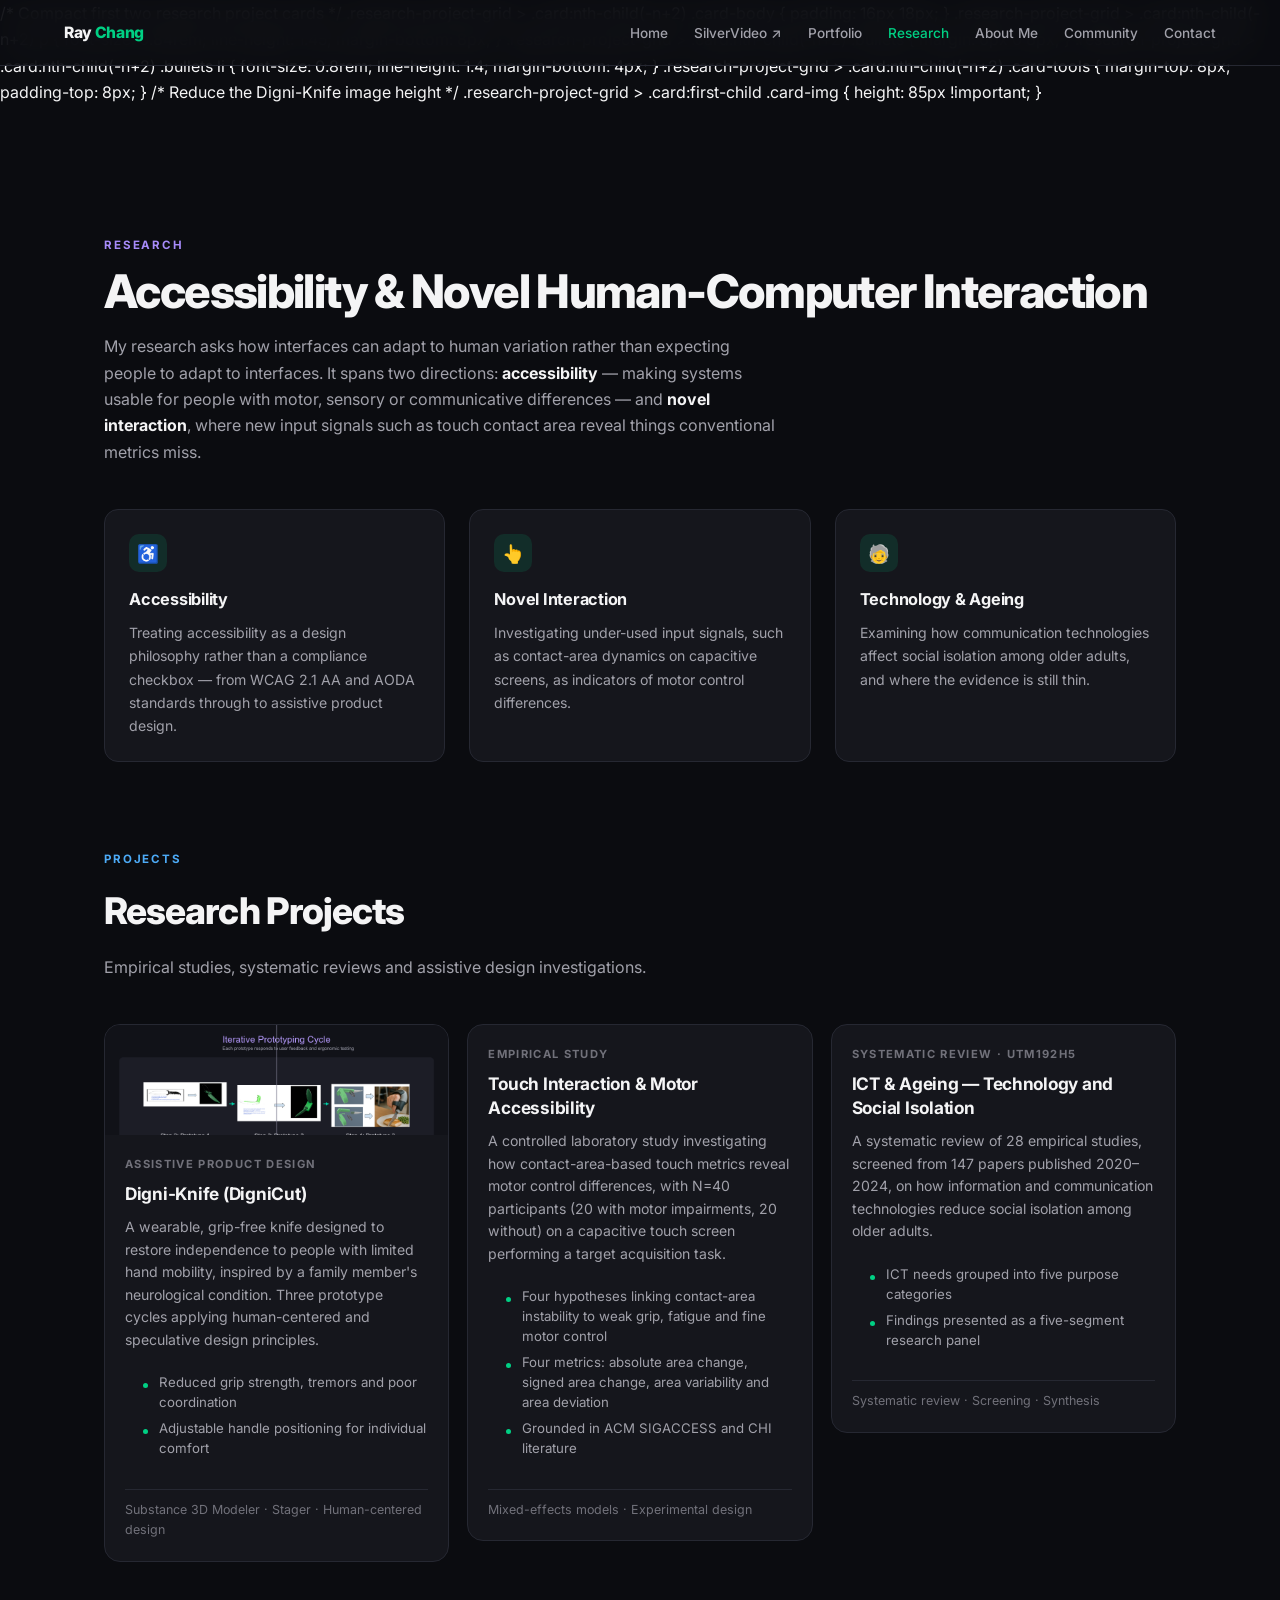
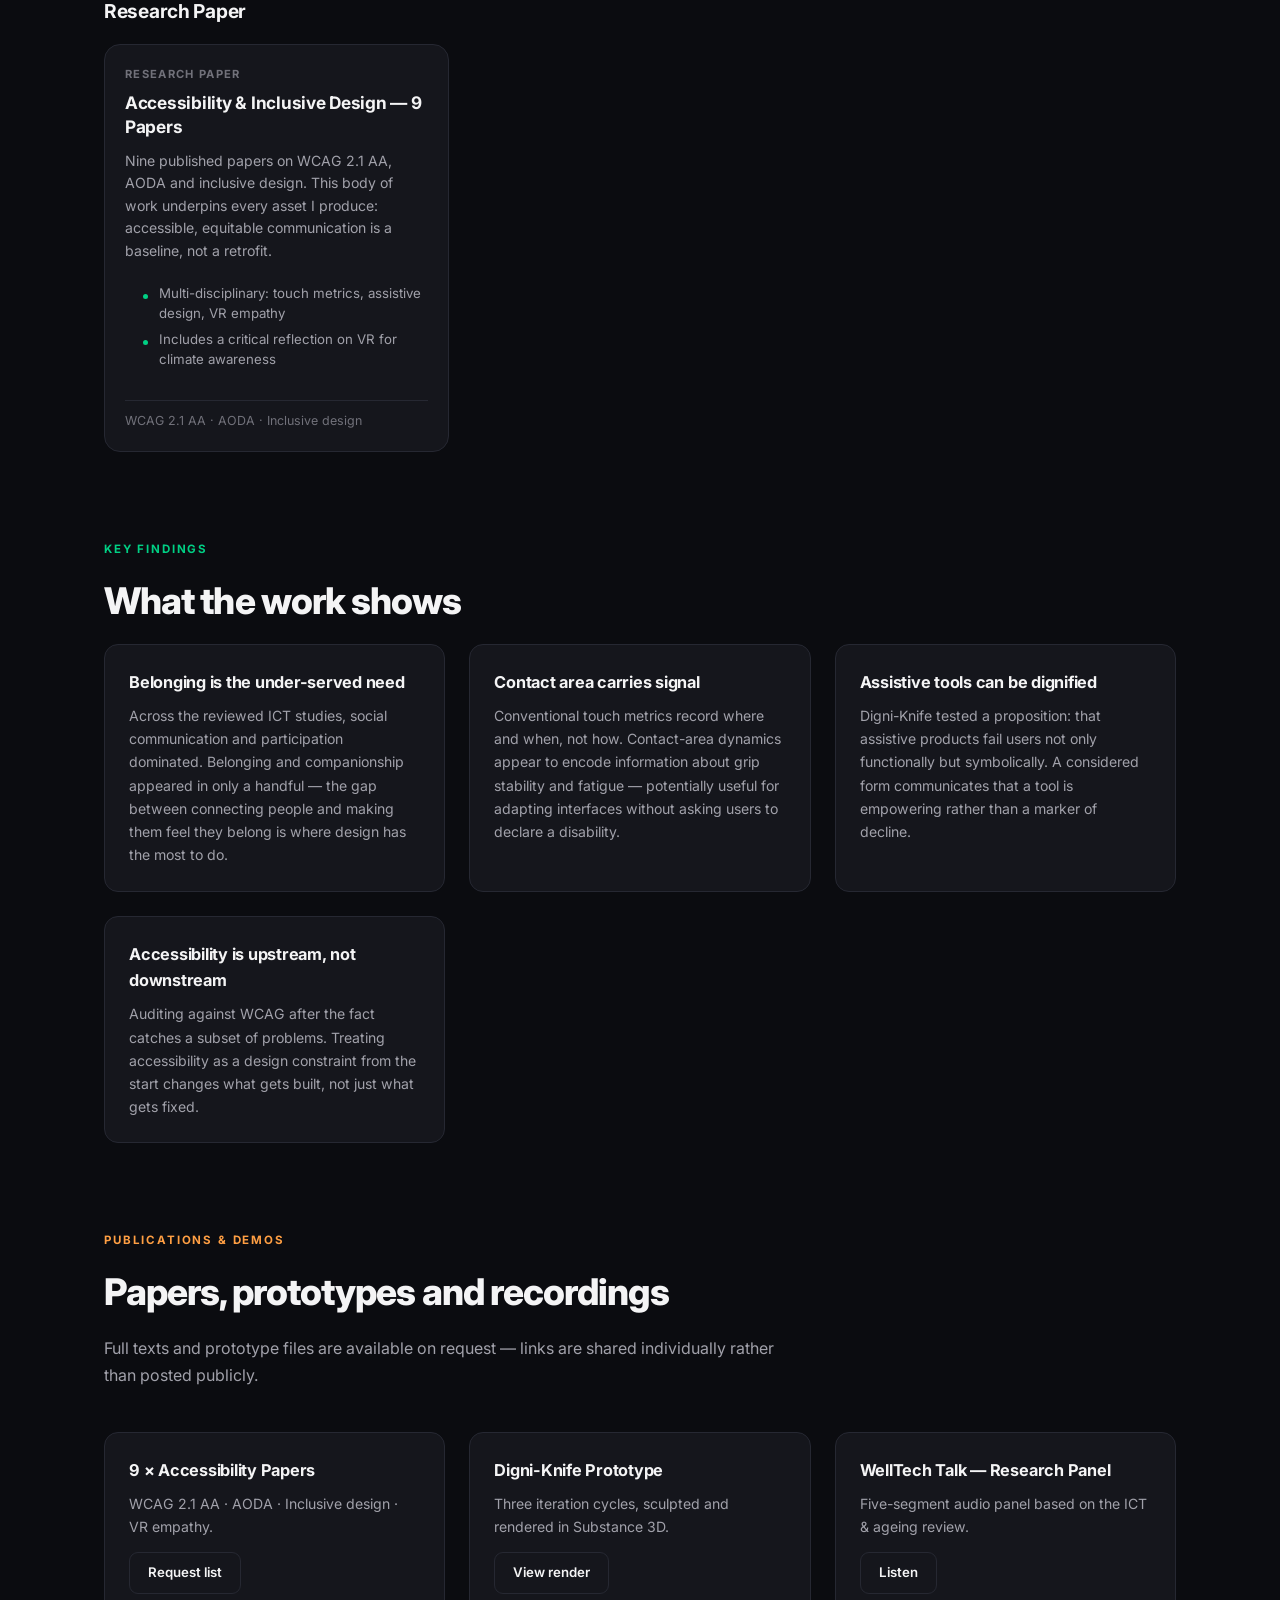
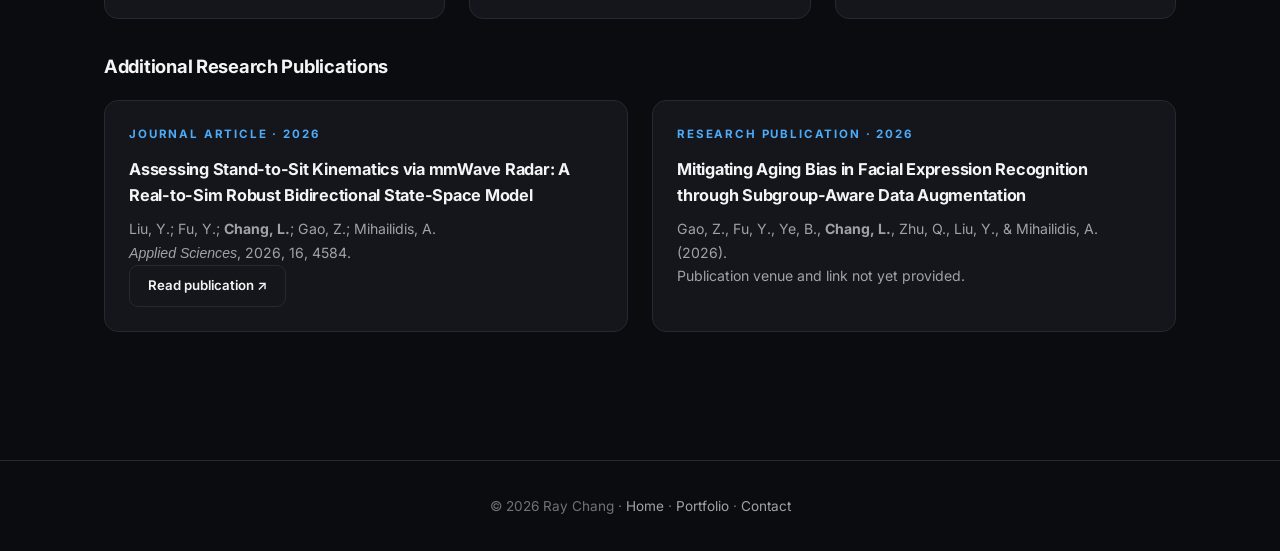
==== commit 41eb89a2: "research.html" ====
--- a/research.html
+++ b/research.html
@@ -13,6 +13,38 @@
 
   <!-- Original website stylesheet -->
   <link rel="stylesheet" href="./styles.css">
+
+  
+/* Compact first two research project cards */
+.research-project-grid > .card:nth-child(-n+2) .card-body {
+  padding: 16px 18px;
+}
+
+.research-project-grid > .card:nth-child(-n+2) p {
+  font-size: 0.84rem;
+  line-height: 1.45;
+  margin-bottom: 8px;
+}
+
+.research-project-grid > .card:nth-child(-n+2) .bullets {
+  margin: 6px 0 8px;
+}
+
+.research-project-grid > .card:nth-child(-n+2) .bullets li {
+  font-size: 0.8rem;
+  line-height: 1.4;
+  margin-bottom: 4px;
+}
+
+.research-project-grid > .card:nth-child(-n+2) .card-tools {
+  margin-top: 8px;
+  padding-top: 8px;
+}
+
+/* Reduce the Digni-Knife image height */
+.research-project-grid > .card:first-child .card-img {
+  height: 85px !important;
+}
 
   <style>
     /* Research page refinements */
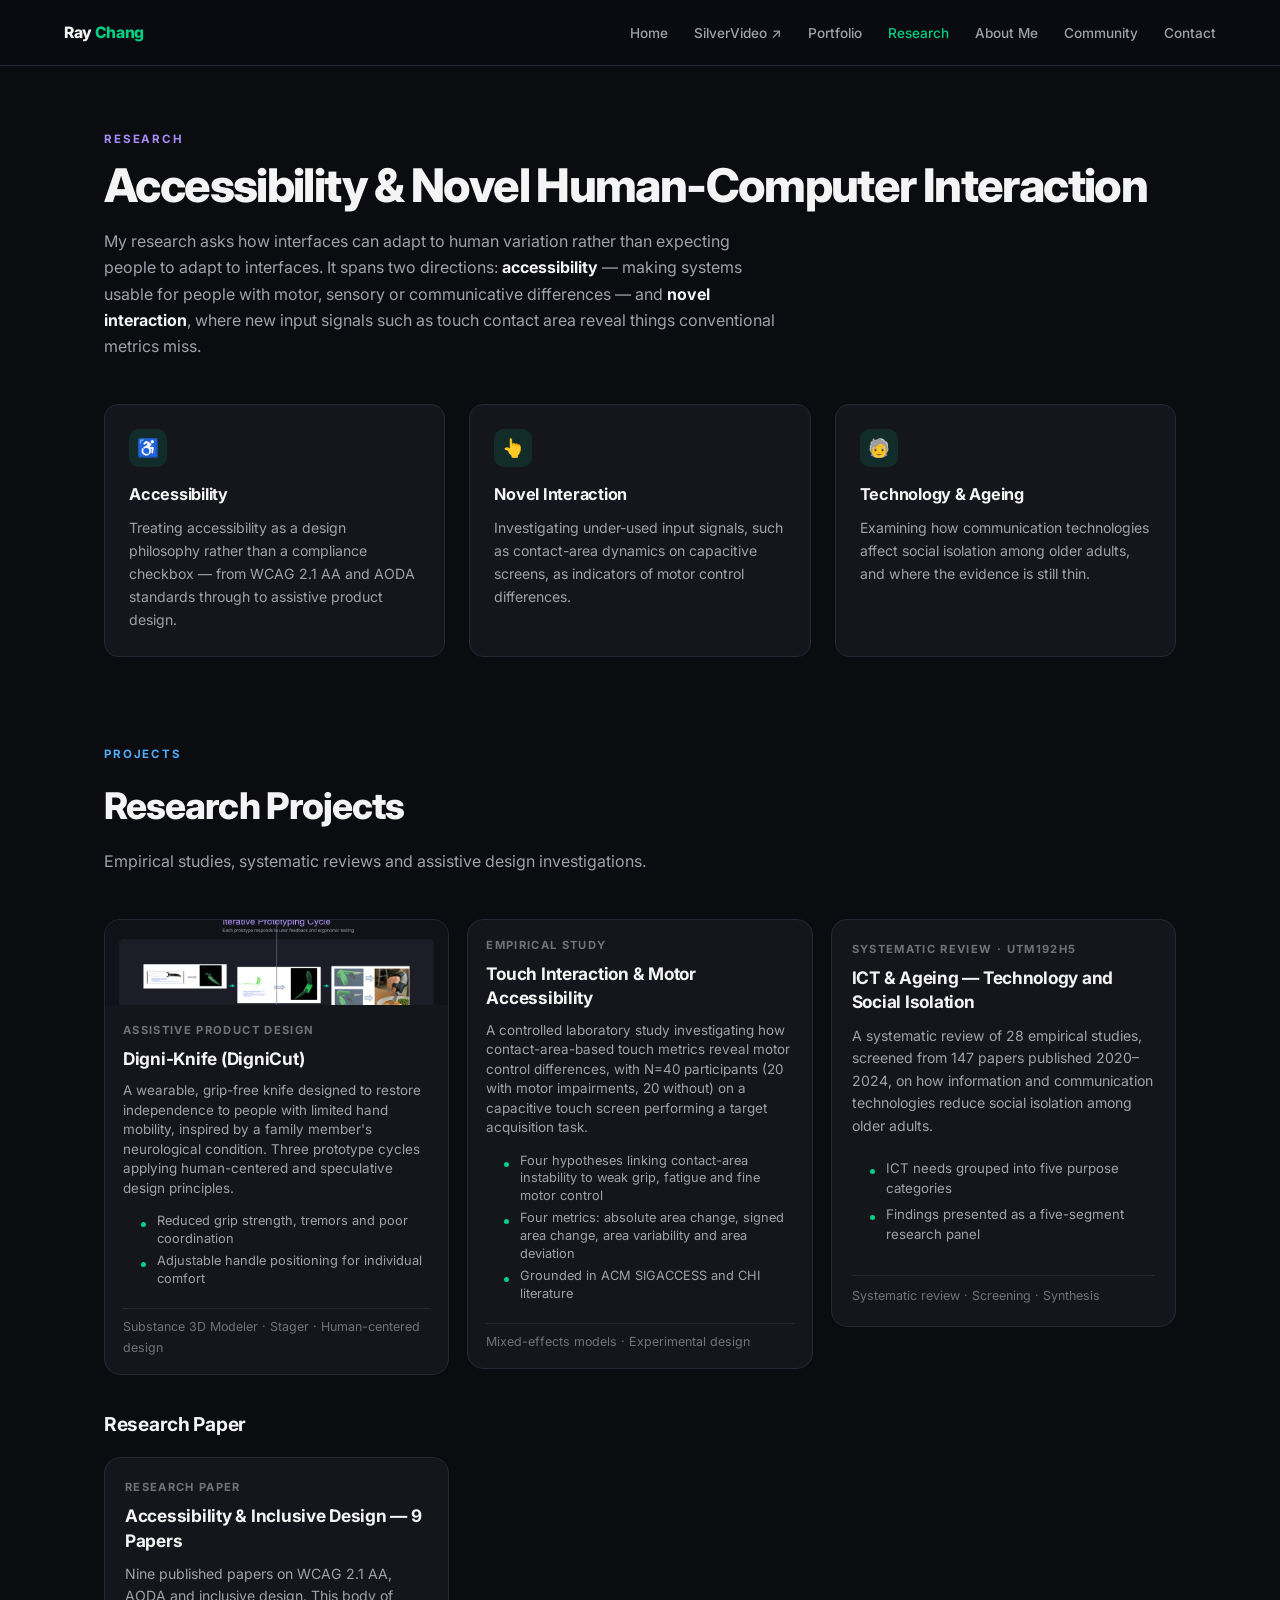
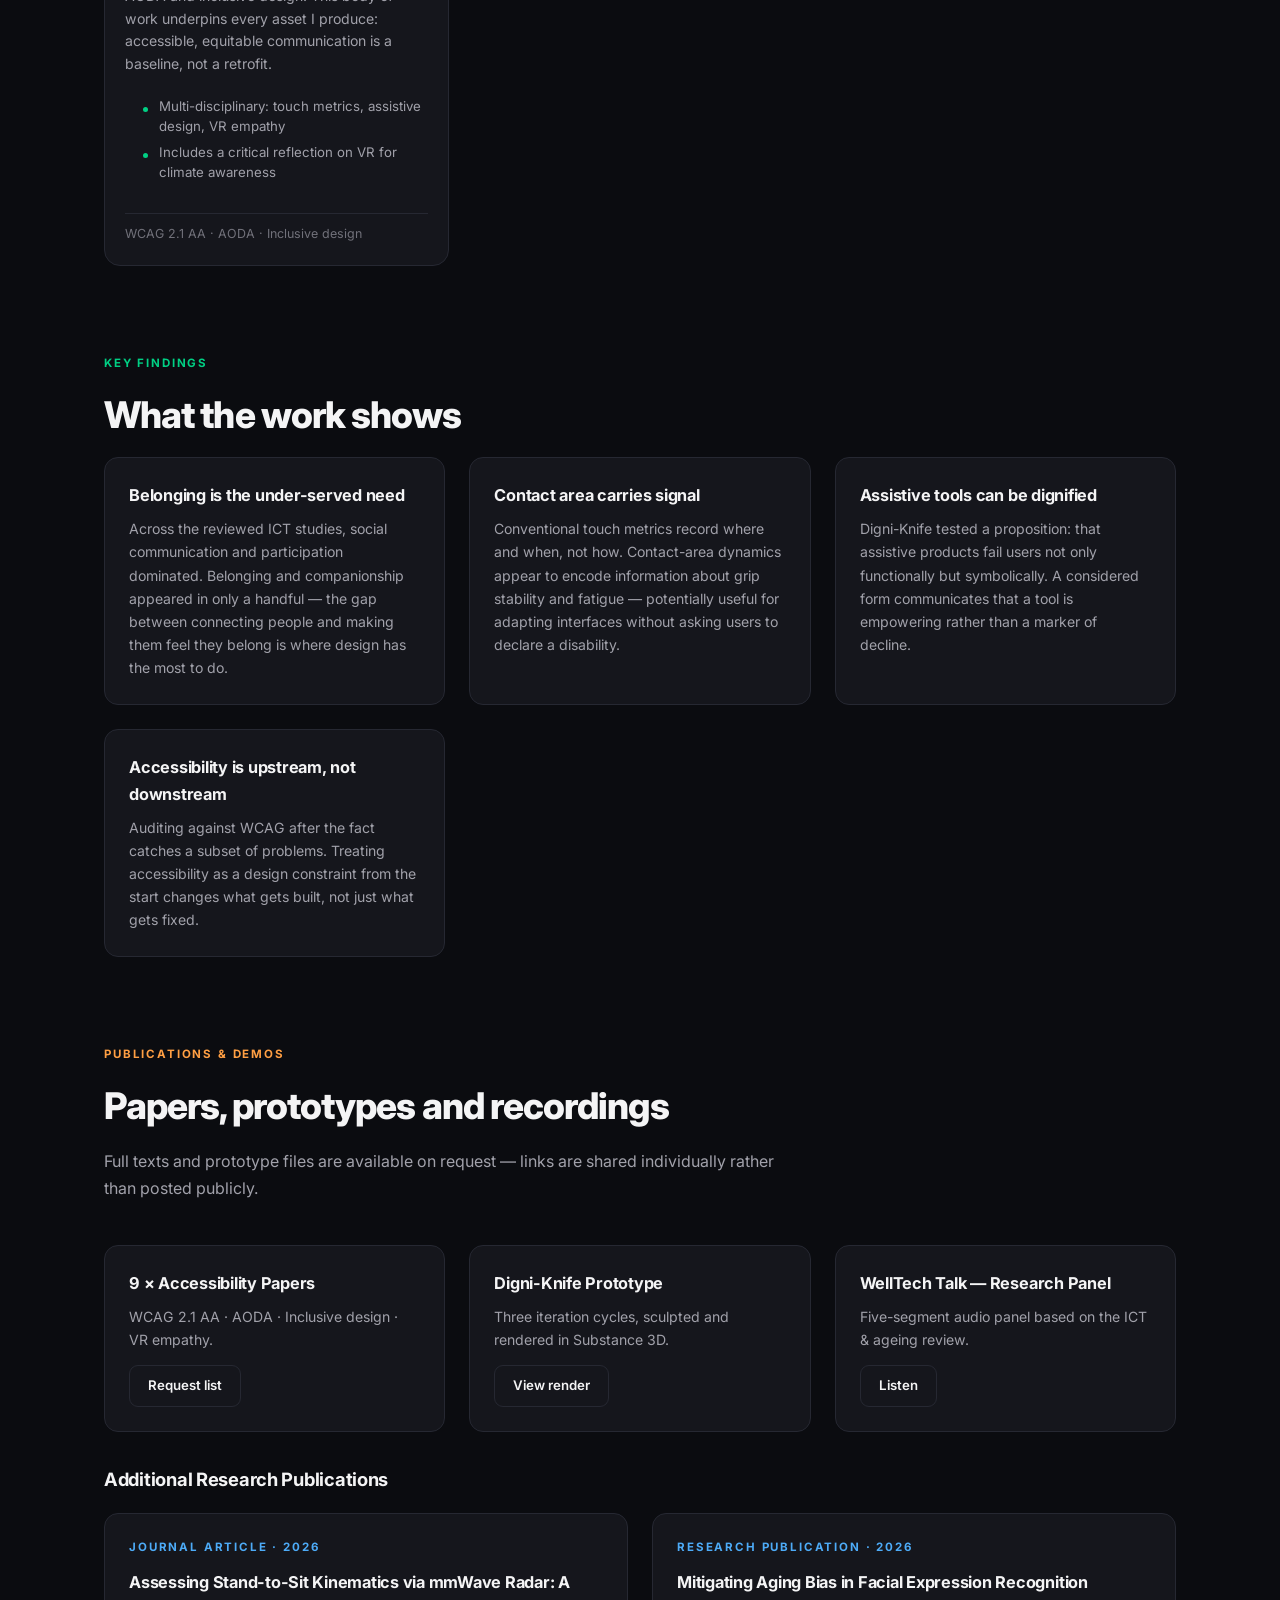
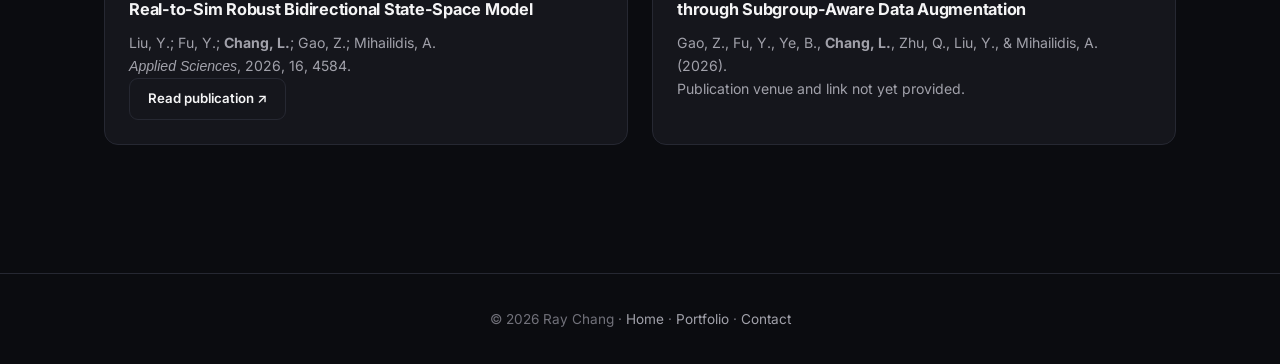
==== commit a119809d: "research.html" ====
--- a/research.html
+++ b/research.html
@@ -15,36 +15,7 @@
   <link rel="stylesheet" href="./styles.css">
 
   
-/* Compact first two research project cards */
-.research-project-grid > .card:nth-child(-n+2) .card-body {
-  padding: 16px 18px;
-}
-
-.research-project-grid > .card:nth-child(-n+2) p {
-  font-size: 0.84rem;
-  line-height: 1.45;
-  margin-bottom: 8px;
-}
-
-.research-project-grid > .card:nth-child(-n+2) .bullets {
-  margin: 6px 0 8px;
-}
-
-.research-project-grid > .card:nth-child(-n+2) .bullets li {
-  font-size: 0.8rem;
-  line-height: 1.4;
-  margin-bottom: 4px;
-}
-
-.research-project-grid > .card:nth-child(-n+2) .card-tools {
-  margin-top: 8px;
-  padding-top: 8px;
-}
-
-/* Reduce the Digni-Knife image height */
-.research-project-grid > .card:first-child .card-img {
-  height: 85px !important;
-}
+
 
   <style>
     /* Research page refinements */
@@ -137,6 +108,38 @@
         grid-template-columns: 1fr;
       }
     }
+ 
+/* Compact first two research project cards */
+.research-project-grid > .card:nth-child(-n+2) .card-body {
+  padding: 16px 18px;
+}
+
+.research-project-grid > .card:nth-child(-n+2) p {
+  font-size: 0.84rem;
+  line-height: 1.45;
+  margin-bottom: 8px;
+}
+
+.research-project-grid > .card:nth-child(-n+2) .bullets {
+  margin: 6px 0 8px;
+}
+
+.research-project-grid > .card:nth-child(-n+2) .bullets li {
+  font-size: 0.8rem;
+  line-height: 1.4;
+  margin-bottom: 4px;
+}
+
+.research-project-grid > .card:nth-child(-n+2) .card-tools {
+  margin-top: 8px;
+  padding-top: 8px;
+}
+
+/* Reduce the Digni-Knife image height */
+.research-project-grid > .card:first-child .card-img {
+  height: 85px !important;
+}
+
   </style>
 </head>
 
